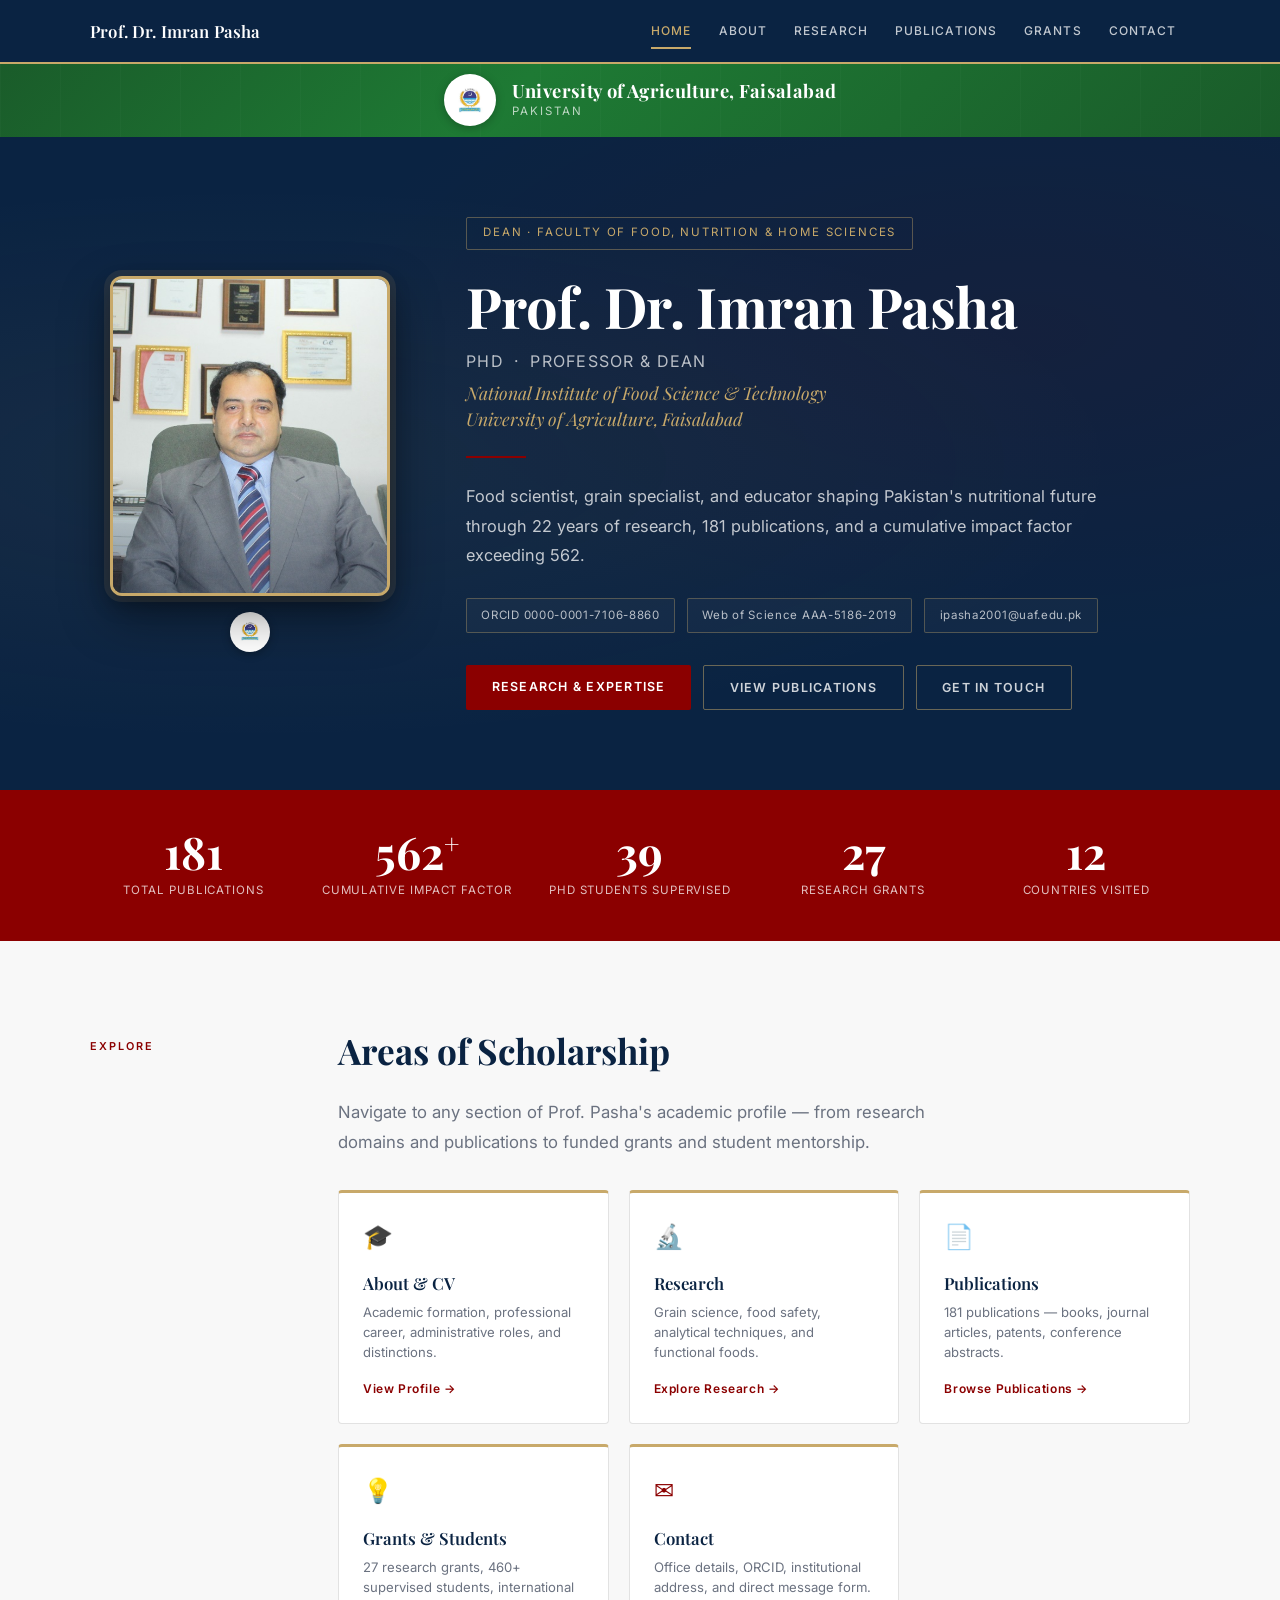
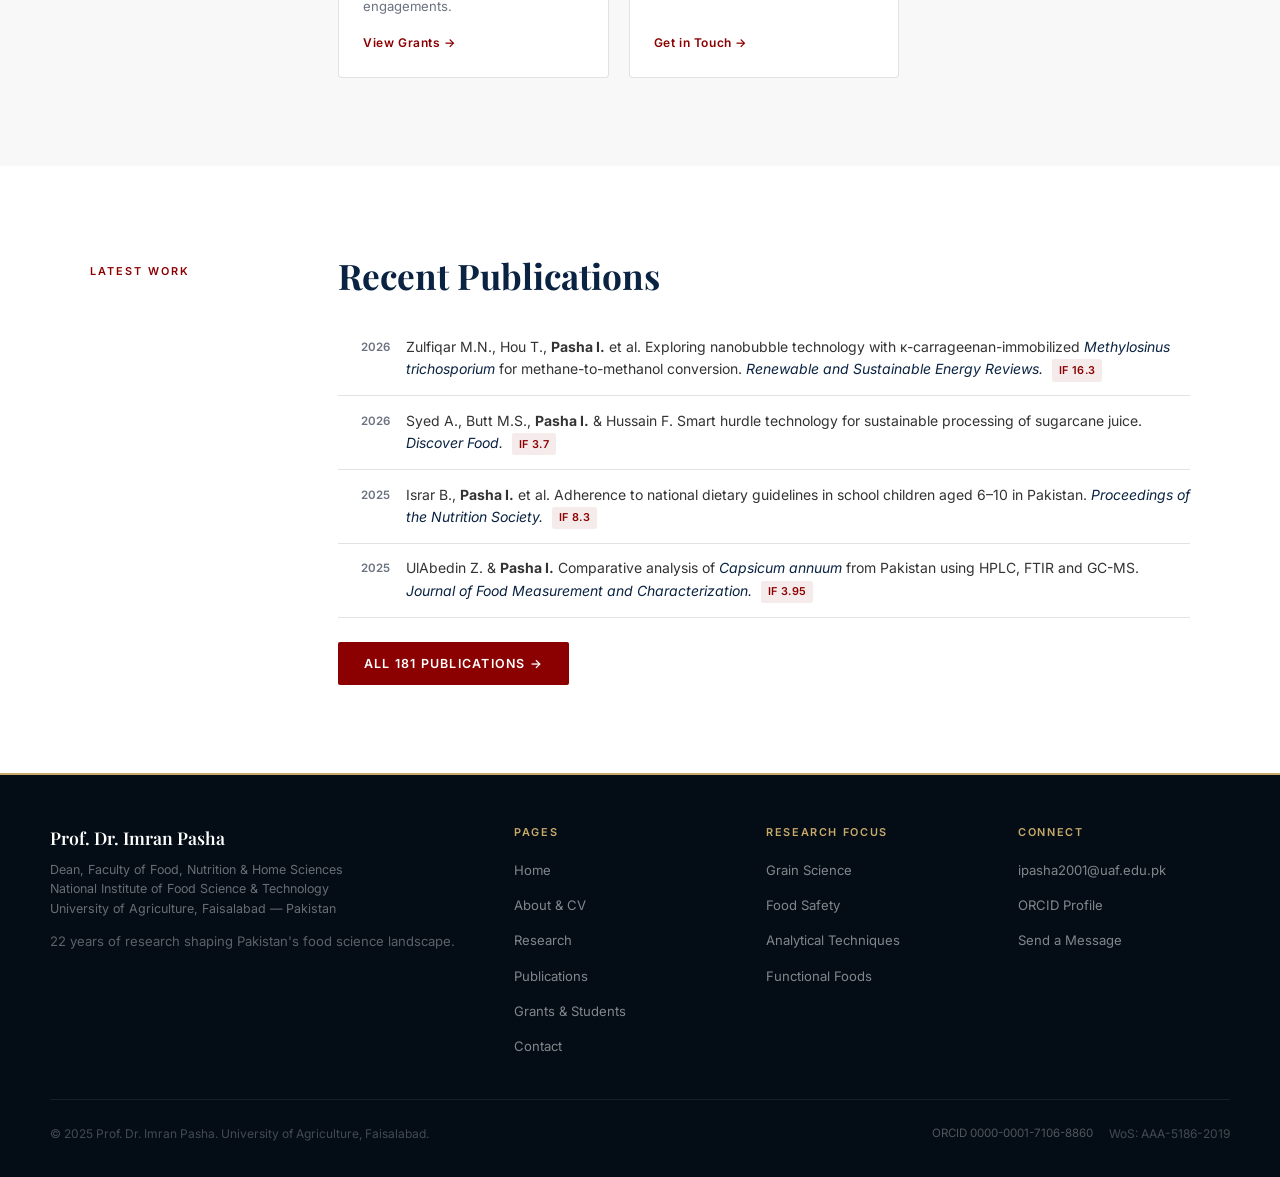
==== index.html @ 49774f0f "first commit" ====
<!DOCTYPE html>
<html lang="en">
<head>
  <meta charset="UTF-8" />
  <meta name="viewport" content="width=device-width, initial-scale=1.0" />
  <title>Prof. Dr. Imran Pasha — Food Scientist & Dean, UAF</title>
  <meta name="description" content="Official academic website of Prof. Dr. Imran Pasha, PhD – Professor & Dean, Faculty of Food, Nutrition & Home Sciences, University of Agriculture, Faisalabad." />
  <link rel="preconnect" href="https://fonts.googleapis.com" />
  <link rel="preconnect" href="https://fonts.gstatic.com" crossorigin />
  <link href="https://fonts.googleapis.com/css2?family=Playfair+Display:ital,wght@0,400;0,600;0,700;1,400&family=Inter:wght@300;400;500;600&display=swap" rel="stylesheet" />
  <link rel="stylesheet" href="style.css" />
</head>
<body>

  <!-- Navigation -->
  <nav class="nav" role="navigation" aria-label="Main navigation">
    <div class="nav-inner">
      <a href="index.html" class="nav-logo">Prof. Dr. Imran Pasha</a>
      <ul class="nav-links" id="nav-links">
        <li><a href="index.html">Home</a></li>
        <li><a href="about.html">About</a></li>
        <li><a href="research.html">Research</a></li>
        <li><a href="publications.html">Publications</a></li>
        <li><a href="grants.html">Grants</a></li>
        <li><a href="contact.html">Contact</a></li>
      </ul>
      <button class="nav-toggle" aria-label="Toggle navigation menu" aria-expanded="false">&#9776;</button>
    </div>
  </nav>

  <!-- UAF Affiliation Banner -->
  <section class="uaf-banner">
    <div class="uaf-banner-inner">
      <img src="agri-logo.jpg" alt="University of Agriculture, Faisalabad Logo" class="uaf-banner-logo" />
      <div class="uaf-banner-text">
        <span class="uaf-banner-name">University of Agriculture, Faisalabad</span>
        <span class="uaf-banner-country">Pakistan</span>
      </div>
    </div>
  </section>

  <!-- Hero -->
  <header class="hero">
    <div class="hero-inner hero-split">
      <div class="hero-portrait-col">
        <div class="hero-portrait-frame">
          <img src="images/imran-pasha.png" alt="Portrait of Prof. Dr. Imran Pasha" class="hero-portrait-img" />
        </div>
        <div class="hero-portrait-uaf">
          <img src="agri-logo.jpg" alt="UAF Logo" class="hero-portrait-uaf-logo" />
        </div>
      </div>
      <div class="hero-text-col">
        <div class="hero-badge">Dean · Faculty of Food, Nutrition &amp; Home Sciences</div>
        <h1 class="hero-name">Prof. Dr. Imran Pasha</h1>
        <p class="hero-title">PhD &nbsp;·&nbsp; Professor &amp; Dean</p>
        <p class="hero-dept">National Institute of Food Science &amp; Technology<br/>University of Agriculture, Faisalabad</p>
        <div class="hero-divider"></div>
        <p class="hero-tagline">
          Food scientist, grain specialist, and educator shaping Pakistan's nutritional future through 22 years of research, 181 publications, and a cumulative impact factor exceeding 562.
        </p>
        <div class="hero-ids">
          <a href="https://orcid.org/0000-0001-7106-8860" target="_blank" rel="noopener" class="id-pill">ORCID 0000-0001-7106-8860</a>
          <span class="id-pill">Web of Science AAA-5186-2019</span>
          <a href="mailto:ipasha2001@uaf.edu.pk" class="id-pill">ipasha2001@uaf.edu.pk</a>
        </div>
        <div class="hero-nav-btns">
          <a href="research.html" class="btn-primary">Research &amp; Expertise</a>
          <a href="publications.html" class="btn-outline">View Publications</a>
          <a href="contact.html" class="btn-outline">Get in Touch</a>
        </div>
      </div>
    </div>
  </header>

  <!-- Stats ribbon -->
  <section class="stats-ribbon" aria-label="Key statistics">
    <div class="container stats-grid">
      <div class="stat">
        <span class="stat-num">181</span>
        <span class="stat-label">Total Publications</span>
      </div>
      <div class="stat">
        <span class="stat-num">562<sup>+</sup></span>
        <span class="stat-label">Cumulative Impact Factor</span>
      </div>
      <div class="stat">
        <span class="stat-num">39</span>
        <span class="stat-label">PhD Students Supervised</span>
      </div>
      <div class="stat">
        <span class="stat-num">27</span>
        <span class="stat-label">Research Grants</span>
      </div>
      <div class="stat">
        <span class="stat-num">12</span>
        <span class="stat-label">Countries Visited</span>
      </div>
    </div>
  </section>

  <!-- Quick links grid -->
  <section class="section section-alt">
    <div class="container">
      <div class="two-col">
        <div class="section-label-col">
          <span class="section-label">Explore</span>
        </div>
        <div class="section-content-col">
          <h2 class="section-heading">Areas of Scholarship</h2>
          <p class="lead-text">
            Navigate to any section of Prof. Pasha's academic profile — from research domains and publications to funded grants and student mentorship.
          </p>
          <div class="quicklinks-grid">
            <a href="about.html" class="ql-card">
              <div class="ql-icon">🎓</div>
              <div class="ql-title">About &amp; CV</div>
              <p class="ql-desc">Academic formation, professional career, administrative roles, and distinctions.</p>
              <div class="ql-arrow">View Profile →</div>
            </a>
            <a href="research.html" class="ql-card">
              <div class="ql-icon">🔬</div>
              <div class="ql-title">Research</div>
              <p class="ql-desc">Grain science, food safety, analytical techniques, and functional foods.</p>
              <div class="ql-arrow">Explore Research →</div>
            </a>
            <a href="publications.html" class="ql-card">
              <div class="ql-icon">📄</div>
              <div class="ql-title">Publications</div>
              <p class="ql-desc">181 publications — books, journal articles, patents, conference abstracts.</p>
              <div class="ql-arrow">Browse Publications →</div>
            </a>
            <a href="grants.html" class="ql-card">
              <div class="ql-icon">💡</div>
              <div class="ql-title">Grants &amp; Students</div>
              <p class="ql-desc">27 research grants, 460+ supervised students, international engagements.</p>
              <div class="ql-arrow">View Grants →</div>
            </a>
            <a href="contact.html" class="ql-card">
              <div class="ql-icon">✉️</div>
              <div class="ql-title">Contact</div>
              <p class="ql-desc">Office details, ORCID, institutional address, and direct message form.</p>
              <div class="ql-arrow">Get in Touch →</div>
            </a>
          </div>
        </div>
      </div>
    </div>
  </section>

  <!-- Latest publications teaser -->
  <section class="section">
    <div class="container two-col">
      <div class="section-label-col">
        <span class="section-label">Latest Work</span>
      </div>
      <div class="section-content-col">
        <h2 class="section-heading">Recent Publications</h2>
        <ul class="pub-list">
          <li>
            <span class="pub-year">2026</span>
            <div>Zulfiqar M.N., Hou T., <strong>Pasha I.</strong> et al. Exploring nanobubble technology with κ-carrageenan-immobilized <em>Methylosinus trichosporium</em> for methane-to-methanol conversion. <em>Renewable and Sustainable Energy Reviews.</em> <span class="if-badge">IF 16.3</span></div>
          </li>
          <li>
            <span class="pub-year">2026</span>
            <div>Syed A., Butt M.S., <strong>Pasha I.</strong> &amp; Hussain F. Smart hurdle technology for sustainable processing of sugarcane juice. <em>Discover Food.</em> <span class="if-badge">IF 3.7</span></div>
          </li>
          <li>
            <span class="pub-year">2025</span>
            <div>Israr B., <strong>Pasha I.</strong> et al. Adherence to national dietary guidelines in school children aged 6–10 in Pakistan. <em>Proceedings of the Nutrition Society.</em> <span class="if-badge">IF 8.3</span></div>
          </li>
          <li>
            <span class="pub-year">2025</span>
            <div>UlAbedin Z. &amp; <strong>Pasha I.</strong> Comparative analysis of <em>Capsicum annuum</em> from Pakistan using HPLC, FTIR and GC-MS. <em>Journal of Food Measurement and Characterization.</em> <span class="if-badge">IF 3.95</span></div>
          </li>
        </ul>
        <p style="margin-top:1.5rem;">
          <a href="publications.html" class="btn-primary">All 181 Publications →</a>
        </p>
      </div>
    </div>
  </section>

  <!-- Footer -->
  <footer class="footer">
    <div class="footer-grid">
      <div class="footer-brand">
        <p class="footer-name">Prof. Dr. Imran Pasha</p>
        <p class="footer-dept">Dean, Faculty of Food, Nutrition &amp; Home Sciences<br/>National Institute of Food Science &amp; Technology<br/>University of Agriculture, Faisalabad — Pakistan</p>
        <p class="footer-tagline">22 years of research shaping Pakistan's food science landscape.</p>
      </div>
      <div>
        <p class="footer-col-title">Pages</p>
        <ul class="footer-links">
          <li><a href="index.html">Home</a></li>
          <li><a href="about.html">About &amp; CV</a></li>
          <li><a href="research.html">Research</a></li>
          <li><a href="publications.html">Publications</a></li>
          <li><a href="grants.html">Grants &amp; Students</a></li>
          <li><a href="contact.html">Contact</a></li>
        </ul>
      </div>
      <div>
        <p class="footer-col-title">Research Focus</p>
        <ul class="footer-links">
          <li><a href="research.html#grain">Grain Science</a></li>
          <li><a href="research.html#safety">Food Safety</a></li>
          <li><a href="research.html#analytical">Analytical Techniques</a></li>
          <li><a href="research.html#functional">Functional Foods</a></li>
        </ul>
      </div>
      <div>
        <p class="footer-col-title">Connect</p>
        <ul class="footer-links">
          <li><a href="mailto:ipasha2001@uaf.edu.pk">ipasha2001@uaf.edu.pk</a></li>
          <li><a href="https://orcid.org/0000-0001-7106-8860" target="_blank" rel="noopener">ORCID Profile</a></li>
          <li><a href="contact.html">Send a Message</a></li>
        </ul>
      </div>
    </div>
    <div class="footer-bottom">
      <p class="footer-copy">&copy; 2025 Prof. Dr. Imran Pasha. University of Agriculture, Faisalabad.</p>
      <div class="footer-ids">
        <a href="https://orcid.org/0000-0001-7106-8860" target="_blank" rel="noopener">ORCID 0000-0001-7106-8860</a>
        <span class="footer-copy">WoS: AAA-5186-2019</span>
      </div>
    </div>
  </footer>

  <button id="back-to-top" aria-label="Back to top">↑</button>
  <script src="main.js"></script>
</body>
</html>
---- style.css ----
/* ============================================================
   VARIABLES & RESET
============================================================ */
:root {
  --navy:    #0A2342;
  --navy-2:  #0d2d52;
  --crimson: #8B0000;
  --bg:      #F8F8F8;
  --white:   #FFFFFF;
  --text:    #333333;
  --gold:    #C8A96A;
  --muted:   #6B7280;
  --border:  #E2E2E2;
  --shadow:  rgba(10,35,66,0.10);
  --ff-head: 'Playfair Display', Georgia, serif;
  --ff-body: 'Inter', system-ui, sans-serif;
  --max-w:   1180px;
  --pad:     clamp(1.25rem, 5vw, 2.5rem);
  --nav-h:   64px;
}

*, *::before, *::after { box-sizing: border-box; margin: 0; padding: 0; }
html { scroll-behavior: smooth; }

body {
  font-family: var(--ff-body);
  background: var(--bg);
  color: var(--text);
  font-size: 16px;
  line-height: 1.7;
  -webkit-font-smoothing: antialiased;
}

a { color: var(--crimson); text-decoration: none; }
a:hover { text-decoration: underline; }
img { max-width: 100%; display: block; }

/* ============================================================
   LAYOUT UTILITIES
============================================================ */
.container {
  max-width: var(--max-w);
  margin: 0 auto;
  padding: 0 var(--pad);
}

.two-col {
  display: grid;
  grid-template-columns: 200px 1fr;
  gap: 0 3rem;
}

@media (max-width: 768px) {
  .two-col { grid-template-columns: 1fr; }
}

/* ============================================================
   NAVIGATION
============================================================ */
.nav {
  position: sticky;
  top: 0;
  z-index: 200;
  background: var(--navy);
  border-bottom: 2px solid var(--gold);
  height: var(--nav-h);
}

.nav-inner {
  max-width: var(--max-w);
  margin: 0 auto;
  padding: 0 var(--pad);
  height: 100%;
  display: flex;
  align-items: center;
  justify-content: space-between;
  gap: 1rem;
}

.nav-logo {
  font-family: var(--ff-head);
  font-size: 1.05rem;
  color: var(--white);
  font-weight: 600;
  letter-spacing: 0.01em;
  white-space: nowrap;
  flex-shrink: 0;
}
.nav-logo:hover { text-decoration: none; color: var(--gold); }

.nav-links {
  display: flex;
  list-style: none;
  gap: 0;
  align-items: center;
}

.nav-links a {
  font-size: 0.75rem;
  letter-spacing: 0.09em;
  text-transform: uppercase;
  color: rgba(255,255,255,0.75);
  font-weight: 500;
  transition: color 0.2s;
  padding: 0.5rem 0.85rem;
  display: block;
  position: relative;
}
.nav-links a::after {
  content: '';
  position: absolute;
  bottom: 0; left: 0.85rem; right: 0.85rem;
  height: 2px;
  background: var(--gold);
  transform: scaleX(0);
  transition: transform 0.2s;
}
.nav-links a:hover,
.nav-links a.active { color: var(--gold); text-decoration: none; }
.nav-links a:hover::after,
.nav-links a.active::after { transform: scaleX(1); }

.nav-toggle {
  display: none;
  background: none;
  border: 1px solid rgba(255,255,255,0.25);
  color: var(--white);
  font-size: 1.2rem;
  cursor: pointer;
  padding: 0.35rem 0.6rem;
  border-radius: 3px;
  line-height: 1;
}

@media (max-width: 900px) {
  .nav-links { display: none; }
  .nav-links.open {
    display: flex;
    flex-direction: column;
    position: absolute;
    top: var(--nav-h);
    left: 0; right: 0;
    background: var(--navy);
    padding: 1rem var(--pad) 1.5rem;
    gap: 0;
    border-bottom: 2px solid var(--gold);
    box-shadow: 0 8px 24px rgba(0,0,0,0.3);
  }
  .nav-links.open a { padding: 0.65rem 0; border-bottom: 1px solid rgba(255,255,255,0.07); }
  .nav-links.open a::after { display: none; }
  .nav-toggle { display: block; }
}

/* ============================================================
   PAGE HERO (inner pages — compact)
============================================================ */
.page-hero {
  background: var(--navy);
  padding: 3.5rem var(--pad) 3rem;
  text-align: center;
  position: relative;
  overflow: hidden;
}
.page-hero::before {
  content: '';
  position: absolute; inset: 0;
  background:
    radial-gradient(ellipse at 20% 50%, rgba(200,169,106,0.07) 0%, transparent 60%),
    radial-gradient(ellipse at 80% 30%, rgba(139,0,0,0.08) 0%, transparent 50%);
  pointer-events: none;
}
.page-hero-inner { position: relative; max-width: 700px; margin: 0 auto; }
.page-hero-eyebrow {
  font-size: 0.68rem;
  letter-spacing: 0.18em;
  text-transform: uppercase;
  color: var(--gold);
  margin-bottom: 1rem;
  display: block;
}
.page-hero h1 {
  font-family: var(--ff-head);
  font-size: clamp(1.9rem, 4vw, 2.8rem);
  color: var(--white);
  font-weight: 700;
  line-height: 1.2;
  margin-bottom: 0.8rem;
}
.page-hero p {
  font-size: 1rem;
  color: rgba(255,255,255,0.65);
  max-width: 560px;
  margin: 0 auto;
  line-height: 1.8;
}
.page-hero-divider {
  width: 48px; height: 2px;
  background: var(--crimson);
  margin: 1.25rem auto 1.25rem;
}

/* ============================================================
   UAF AFFILIATION BANNER
============================================================ */
.uaf-banner {
  background: linear-gradient(135deg, #1a5c2a 0%, #1e7a34 40%, #1a5c2a 100%);
  padding: 0.65rem var(--pad);
  position: relative;
  overflow: hidden;
  z-index: 10;
}
.uaf-banner::before {
  content: '';
  position: absolute; inset: 0;
  background:
    repeating-linear-gradient(
      90deg,
      rgba(255,255,255,0.02) 0px,
      rgba(255,255,255,0.02) 1px,
      transparent 1px,
      transparent 60px
    );
  pointer-events: none;
}
.uaf-banner-inner {
  max-width: 1200px;
  margin: 0 auto;
  display: flex;
  align-items: center;
  justify-content: center;
  gap: 1rem;
  position: relative;
}
.uaf-banner-logo {
  width: 52px;
  height: 52px;
  object-fit: contain;
  border-radius: 50%;
  background: white;
  padding: 3px;
  box-shadow: 0 2px 10px rgba(0,0,0,0.25);
  flex-shrink: 0;
}
.uaf-banner-text {
  display: flex;
  flex-direction: column;
}
.uaf-banner-name {
  font-family: var(--ff-head);
  font-size: 1.15rem;
  font-weight: 700;
  color: #fff;
  letter-spacing: 0.02em;
  line-height: 1.2;
}
.uaf-banner-country {
  font-size: 0.72rem;
  letter-spacing: 0.18em;
  text-transform: uppercase;
  color: rgba(255,255,255,0.7);
  font-weight: 400;
}

/* ============================================================
   MAIN HERO (home page)
============================================================ */
.hero {
  background: var(--navy);
  padding: clamp(3rem, 8vw, 5rem) var(--pad) clamp(3rem, 8vw, 5rem);
  position: relative;
  overflow: hidden;
}
.hero::before {
  content: '';
  position: absolute; inset: 0;
  background:
    radial-gradient(ellipse at 20% 50%, rgba(200,169,106,0.07) 0%, transparent 60%),
    radial-gradient(ellipse at 80% 30%, rgba(139,0,0,0.08) 0%, transparent 50%);
  pointer-events: none;
}
.hero-inner { position: relative; max-width: 1100px; margin: 0 auto; }
.hero-split {
  display: grid;
  grid-template-columns: 320px 1fr;
  gap: 3.5rem;
  align-items: center;
}

/* -- Portrait column -- */
.hero-portrait-col {
  display: flex;
  flex-direction: column;
  align-items: center;
  gap: 1rem;
}
.hero-portrait-frame {
  width: 280px;
  height: 320px;
  border-radius: 12px;
  border: 3px solid var(--gold);
  box-shadow:
    0 0 0 6px rgba(200,169,106,0.1),
    0 20px 50px rgba(0,0,0,0.4),
    0 8px 20px rgba(0,0,0,0.3);
  overflow: hidden;
  position: relative;
  background: var(--navy);
}
.hero-portrait-frame::after {
  content: '';
  position: absolute;
  inset: 0;
  border-radius: 10px;
  background: linear-gradient(
    180deg,
    transparent 60%,
    rgba(10,25,47,0.4) 100%
  );
  pointer-events: none;
}
.hero-portrait-img {
  width: 100%;
  height: 100%;
  object-fit: cover;
  object-position: center top;
  display: block;
}
.hero-portrait-uaf {
  display: flex;
  align-items: center;
  justify-content: center;
  gap: 0.5rem;
}
.hero-portrait-uaf-logo {
  width: 40px;
  height: 40px;
  object-fit: contain;
  border-radius: 50%;
  background: white;
  padding: 2px;
  box-shadow: 0 2px 8px rgba(0,0,0,0.3);
}

/* -- Text column -- */
.hero-text-col {
  text-align: left;
}
.hero-badge {
  display: inline-block;
  font-size: 0.72rem;
  letter-spacing: 0.16em;
  text-transform: uppercase;
  color: var(--gold);
  border: 1px solid rgba(200,169,106,0.4);
  padding: 0.35rem 1rem;
  border-radius: 2px;
  margin-bottom: 1.5rem;
}
.hero-name {
  font-family: var(--ff-head);
  font-size: clamp(2.2rem, 5vw, 3.5rem);
  font-weight: 700;
  color: var(--white);
  line-height: 1.15;
  letter-spacing: -0.01em;
  margin-bottom: 0.6rem;
}
.hero-title {
  font-size: 1rem;
  color: rgba(255,255,255,0.7);
  letter-spacing: 0.08em;
  text-transform: uppercase;
  font-weight: 400;
  margin-bottom: 0.3rem;
}
.hero-dept {
  font-family: var(--ff-head);
  font-size: 1.1rem;
  font-style: italic;
  color: var(--gold);
  margin-bottom: 1.5rem;
  line-height: 1.5;
}
.hero-divider {
  width: 60px; height: 2px;
  background: var(--crimson);
  margin: 0 0 1.5rem;
}
.hero-tagline {
  font-size: 1.02rem;
  color: rgba(255,255,255,0.75);
  max-width: 680px;
  margin: 0 0 1.75rem;
  line-height: 1.8;
}
.hero-ids {
  display: flex;
  flex-wrap: wrap;
  gap: 0.75rem;
  margin-bottom: 2rem;
}
.id-pill {
  font-size: 0.72rem;
  letter-spacing: 0.06em;
  padding: 0.4rem 0.9rem;
  border: 1px solid rgba(200,169,106,0.35);
  color: rgba(255,255,255,0.7);
  border-radius: 2px;
  background: rgba(255,255,255,0.03);
  transition: all 0.2s;
}
.id-pill:hover { color: var(--gold); border-color: var(--gold); text-decoration: none; }
.hero-nav-btns {
  display: flex;
  flex-wrap: wrap;
  gap: 0.75rem;
}
.btn-primary {
  display: inline-block;
  font-size: 0.78rem;
  letter-spacing: 0.1em;
  text-transform: uppercase;
  font-weight: 600;
  padding: 0.7rem 1.6rem;
  background: var(--crimson);
  color: var(--white);
  border-radius: 2px;
  transition: background 0.2s, transform 0.15s;
}
.btn-primary:hover { background: #a50000; text-decoration: none; transform: translateY(-1px); }
.btn-outline {
  display: inline-block;
  font-size: 0.78rem;
  letter-spacing: 0.1em;
  text-transform: uppercase;
  font-weight: 600;
  padding: 0.7rem 1.6rem;
  border: 1px solid rgba(200,169,106,0.5);
  color: rgba(255,255,255,0.8);
  border-radius: 2px;
  transition: all 0.2s;
}
.btn-outline:hover { border-color: var(--gold); color: var(--gold); text-decoration: none; }

/* -- Hero responsive -- */
@media (max-width: 860px) {
  .hero-split {
    grid-template-columns: 1fr;
    gap: 2.5rem;
    text-align: center;
  }
  .hero-portrait-col { order: -1; }
  .hero-portrait-frame {
    width: 240px;
    height: 280px;
  }
  .hero-text-col { text-align: center; }
  .hero-divider { margin: 0 auto 1.5rem; }
  .hero-tagline { margin: 0 auto 1.75rem; }
  .hero-ids { justify-content: center; }
  .hero-nav-btns { justify-content: center; }
}
@media (max-width: 500px) {
  .uaf-banner-name { font-size: 0.95rem; }
  .uaf-banner-logo { width: 40px; height: 40px; }
  .hero-portrait-frame { width: 200px; height: 240px; }
}

/* ============================================================
   STATS RIBBON
============================================================ */
.stats-ribbon {
  background: var(--crimson);
  padding: 2.5rem var(--pad);
}
.stats-grid {
  display: grid;
  grid-template-columns: repeat(5, 1fr);
  gap: 1rem;
  text-align: center;
}
.stat-num {
  display: block;
  font-family: var(--ff-head);
  font-size: clamp(1.8rem, 3.5vw, 2.8rem);
  font-weight: 700;
  color: var(--white);
  line-height: 1;
}
.stat-num sup { font-size: 0.6em; vertical-align: super; }
.stat-label {
  display: block;
  font-size: 0.72rem;
  letter-spacing: 0.08em;
  text-transform: uppercase;
  color: rgba(255,255,255,0.75);
  margin-top: 0.4rem;
}
@media (max-width: 700px) {
  .stats-grid { grid-template-columns: repeat(2, 1fr); }
  .stats-grid .stat:last-child { grid-column: 1 / -1; }
}

/* ============================================================
   SECTIONS
============================================================ */
.section {
  padding: clamp(3.5rem, 7vw, 5.5rem) var(--pad);
  background: var(--white);
}
.section-alt { background: var(--bg); }
.section-dark { background: var(--navy); }
.section-contact { background: #0d1d2e; }

.section-label-col { padding-top: 0.5rem; }
.section-label {
  font-size: 0.68rem;
  letter-spacing: 0.18em;
  text-transform: uppercase;
  color: var(--crimson);
  font-weight: 600;
  display: block;
  position: sticky;
  top: calc(var(--nav-h) + 16px);
}

.section-heading {
  font-family: var(--ff-head);
  font-size: clamp(1.6rem, 3vw, 2.2rem);
  font-weight: 700;
  color: var(--navy);
  line-height: 1.25;
  margin-bottom: 1.5rem;
}
.lead-text {
  font-size: 1.05rem;
  color: var(--muted);
  margin-bottom: 2rem;
  max-width: 640px;
  line-height: 1.8;
}
.sub-heading {
  font-family: var(--ff-head);
  font-size: 1.15rem;
  font-weight: 600;
  color: var(--navy);
  margin: 2.5rem 0 1rem;
  padding-bottom: 0.5rem;
  border-bottom: 1px solid var(--border);
}

/* ============================================================
   RESEARCH CARDS
============================================================ */
.research-grid {
  display: grid;
  grid-template-columns: repeat(auto-fit, minmax(240px, 1fr));
  gap: 1.25rem;
  margin-top: 0.5rem;
}
.research-card {
  background: var(--bg);
  border: 1px solid var(--border);
  border-radius: 4px;
  padding: 1.5rem;
  position: relative;
  overflow: hidden;
  transition: box-shadow 0.2s, transform 0.2s;
}
.research-card:hover {
  box-shadow: 0 8px 30px var(--shadow);
  transform: translateY(-2px);
}
.rc-accent {
  position: absolute;
  top: 0; left: 0;
  width: 3px; height: 100%;
  background: var(--gold);
}
.research-card h3 {
  font-family: var(--ff-head);
  font-size: 1rem;
  font-weight: 600;
  color: var(--navy);
  margin-bottom: 0.6rem;
}
.research-card p { font-size: 0.875rem; color: var(--muted); line-height: 1.6; }

/* ============================================================
   TIMELINE
============================================================ */
.timeline { position: relative; }
.timeline::before {
  content: '';
  position: absolute;
  left: 80px; top: 0; bottom: 0;
  width: 1px;
  background: var(--border);
}
.tl-item {
  display: grid;
  grid-template-columns: 80px 1fr;
  gap: 0 1.5rem;
  padding: 0 0 2rem;
  position: relative;
}
.tl-item::before {
  content: '';
  position: absolute;
  left: 76px; top: 6px;
  width: 8px; height: 8px;
  border-radius: 50%;
  background: var(--crimson);
  border: 2px solid var(--white);
  box-shadow: 0 0 0 1px var(--crimson);
  z-index: 1;
}
.tl-year {
  font-size: 0.78rem; font-weight: 600;
  color: var(--muted); text-align: right;
  padding-top: 2px; letter-spacing: 0.03em;
}
.tl-degree {
  font-family: var(--ff-head); font-weight: 600;
  color: var(--navy); font-size: 1rem;
}
.tl-field { font-size: 0.875rem; color: var(--crimson); font-style: italic; margin-top: 0.1rem; }
.tl-inst { font-size: 0.875rem; color: var(--muted); margin-top: 0.25rem; }
.tl-note { font-size: 0.78rem; color: var(--gold); margin-top: 0.2rem; }

@media (max-width: 768px) {
  .timeline::before { left: 0; }
  .tl-item { grid-template-columns: 1fr; padding-left: 1.25rem; }
  .tl-item::before { left: -4px; }
  .tl-year { text-align: left; }
}

/* ============================================================
   CAREER TABLE
============================================================ */
.career-table { border: 1px solid var(--border); border-radius: 4px; overflow: hidden; }
.ct-row {
  display: grid;
  grid-template-columns: 1fr 160px;
  gap: 1rem;
  padding: 1rem 1.25rem;
  border-bottom: 1px solid var(--border);
  align-items: center;
}
.ct-row:last-child { border-bottom: none; }
.ct-header {
  background: var(--navy);
  color: rgba(255,255,255,0.8);
  font-size: 0.72rem;
  letter-spacing: 0.1em;
  text-transform: uppercase;
  font-weight: 500;
}
.ct-row strong { color: var(--navy); }
.ct-sub { font-size: 0.8rem; color: var(--muted); margin-top: 0.15rem; }
.ct-period { font-size: 0.8rem; color: var(--muted); white-space: nowrap; }
@media (max-width: 500px) { .ct-row { grid-template-columns: 1fr; } }

/* ============================================================
   AWARDS LIST
============================================================ */
.awards-list { list-style: none; display: flex; flex-direction: column; gap: 1.25rem; }
.awards-list li {
  display: grid;
  grid-template-columns: 80px 1fr;
  gap: 1rem;
  border-bottom: 1px solid rgba(255,255,255,0.07);
  padding-bottom: 1.25rem;
}
.award-year {
  font-size: 0.75rem; font-weight: 600;
  color: var(--gold); text-align: right;
  padding-top: 2px; letter-spacing: 0.03em;
}
.awards-list strong { display: block; color: var(--white); font-size: 0.95rem; margin-bottom: 0.2rem; }
.awards-list p { font-size: 0.82rem; color: rgba(255,255,255,0.55); line-height: 1.5; }

/* ============================================================
   PUBLICATIONS
============================================================ */
.pub-summary-grid {
  display: grid;
  grid-template-columns: repeat(3, 1fr);
  gap: 1rem;
  margin-bottom: 2rem;
}
.pub-box {
  background: var(--bg);
  border: 1px solid var(--border);
  border-radius: 4px;
  padding: 1.25rem;
  text-align: center;
  transition: box-shadow 0.2s;
}
.pub-box:hover { box-shadow: 0 4px 16px var(--shadow); }
.pub-num {
  display: block;
  font-family: var(--ff-head);
  font-size: 2rem; font-weight: 700;
  color: var(--navy); line-height: 1;
}
.pub-desc { display: block; font-size: 0.72rem; color: var(--muted); margin-top: 0.4rem; letter-spacing: 0.04em; }
@media (max-width: 600px) { .pub-summary-grid { grid-template-columns: repeat(2, 1fr); } }

.pub-list { list-style: none; display: flex; flex-direction: column; gap: 0; }
.pub-list li {
  display: grid;
  grid-template-columns: 52px 1fr;
  gap: 1rem;
  padding: 0.85rem 0;
  border-bottom: 1px solid var(--border);
  align-items: start;
}
.pub-year { font-size: 0.72rem; font-weight: 600; color: var(--muted); text-align: right; padding-top: 2px; }
.pub-list div { font-size: 0.875rem; color: var(--text); line-height: 1.6; }
.pub-list em { color: var(--navy); }
.if-badge {
  display: inline-block;
  font-size: 0.68rem;
  padding: 0.15rem 0.45rem;
  background: rgba(139,0,0,0.08);
  color: var(--crimson);
  border-radius: 2px;
  font-weight: 600;
  letter-spacing: 0.03em;
  margin-left: 0.3rem;
  vertical-align: middle;
}

/* ============================================================
   GRANTS
============================================================ */
.grant-summary { display: flex; gap: 2rem; margin-bottom: 2rem; flex-wrap: wrap; }
.gs-item { display: flex; align-items: baseline; gap: 0.6rem; }
.gs-num { font-family: var(--ff-head); font-size: 2rem; font-weight: 700; color: var(--navy); }
.gs-desc { font-size: 0.82rem; color: var(--muted); }

.grant-list { list-style: none; display: flex; flex-direction: column; }
.grant-list li { padding: 1rem 0; border-bottom: 1px solid var(--border); }
.grant-role {
  font-size: 0.72rem; letter-spacing: 0.1em;
  text-transform: uppercase; color: var(--crimson);
  font-weight: 600; margin-bottom: 0.25rem;
}
.grant-title { font-size: 0.925rem; color: var(--navy); font-weight: 500; line-height: 1.5; }
.grant-meta { font-size: 0.8rem; color: var(--muted); margin-top: 0.25rem; }

/* ============================================================
   STUDENTS
============================================================ */
.student-grid {
  display: grid;
  grid-template-columns: repeat(auto-fit, minmax(240px, 1fr));
  gap: 1.25rem;
  margin-top: 1rem;
}
.student-card {
  background: var(--bg);
  border: 1px solid var(--border);
  border-radius: 4px;
  padding: 1.5rem;
  border-top: 3px solid var(--crimson);
  transition: box-shadow 0.2s, transform 0.2s;
}
.student-card:hover { box-shadow: 0 8px 30px var(--shadow); transform: translateY(-2px); }
.sc-degree { font-size: 0.75rem; letter-spacing: 0.07em; text-transform: uppercase; color: var(--muted); margin-bottom: 0.75rem; }
.sc-main { font-family: var(--ff-head); font-size: 1.4rem; color: var(--navy); margin-bottom: 0.3rem; }
.sc-sub { font-size: 0.875rem; color: var(--muted); }

/* ============================================================
   COUNTRY TABLE
============================================================ */
.country-table { border: 1px solid var(--border); border-radius: 4px; overflow: hidden; }
.country-row {
  display: grid;
  grid-template-columns: 2fr 1fr 1.5fr;
  gap: 1rem;
  padding: 0.75rem 1.25rem;
  border-bottom: 1px solid var(--border);
  font-size: 0.875rem;
  transition: background 0.15s;
}
.country-row:last-child { border-bottom: none; }
.country-row.header {
  background: var(--navy);
  color: rgba(255,255,255,0.8);
  font-size: 0.72rem;
  letter-spacing: 0.1em;
  text-transform: uppercase;
  font-weight: 500;
}
.country-row:not(.header):hover { background: rgba(10,35,66,0.03); }
@media (max-width: 600px) {
  .country-row { grid-template-columns: 1fr 1fr; }
  .country-row span:last-child { display: none; }
}

/* ============================================================
   CONTACT
============================================================ */
.contact-grid {
  display: grid;
  grid-template-columns: repeat(auto-fit, minmax(220px, 1fr));
  gap: 1.5rem;
  margin-top: 0.5rem;
}
.ci-label {
  font-size: 0.68rem;
  letter-spacing: 0.14em;
  text-transform: uppercase;
  color: var(--gold);
  font-weight: 600;
  margin-bottom: 0.4rem;
}
.ci-value { font-size: 0.925rem; color: rgba(255,255,255,0.8); line-height: 1.6; }
.ci-value a { color: rgba(255,255,255,0.8); }
.ci-value a:hover { color: var(--gold); text-decoration: none; }

/* Contact form */
.contact-form { margin-top: 2rem; }
.form-group { margin-bottom: 1.25rem; }
.form-group label {
  display: block;
  font-size: 0.72rem;
  letter-spacing: 0.12em;
  text-transform: uppercase;
  color: var(--gold);
  margin-bottom: 0.5rem;
  font-weight: 600;
}
.form-group input,
.form-group textarea,
.form-group select {
  width: 100%;
  background: rgba(255,255,255,0.05);
  border: 1px solid rgba(255,255,255,0.15);
  border-radius: 3px;
  color: rgba(255,255,255,0.85);
  font-family: var(--ff-body);
  font-size: 0.9rem;
  padding: 0.75rem 1rem;
  outline: none;
  transition: border-color 0.2s;
}
.form-group input:focus,
.form-group textarea:focus { border-color: var(--gold); }
.form-group textarea { resize: vertical; min-height: 120px; }
.form-2col { display: grid; grid-template-columns: 1fr 1fr; gap: 1.25rem; }
@media (max-width: 580px) { .form-2col { grid-template-columns: 1fr; } }

.btn-submit {
  display: inline-block;
  font-size: 0.78rem;
  letter-spacing: 0.1em;
  text-transform: uppercase;
  font-weight: 600;
  padding: 0.8rem 2rem;
  background: var(--crimson);
  color: var(--white);
  border: none;
  border-radius: 2px;
  cursor: pointer;
  transition: background 0.2s, transform 0.15s;
  font-family: var(--ff-body);
}
.btn-submit:hover { background: #a50000; transform: translateY(-1px); }

/* ============================================================
   HOME PAGE — QUICK LINKS GRID
============================================================ */
.quicklinks-grid {
  display: grid;
  grid-template-columns: repeat(auto-fit, minmax(200px, 1fr));
  gap: 1.25rem;
  margin-top: 2rem;
}
.ql-card {
  display: flex;
  flex-direction: column;
  background: var(--white);
  border: 1px solid var(--border);
  border-radius: 4px;
  padding: 1.5rem;
  text-decoration: none;
  position: relative;
  overflow: hidden;
  transition: box-shadow 0.2s, transform 0.2s;
  border-top: 3px solid var(--gold);
}
.ql-card:hover { box-shadow: 0 8px 30px var(--shadow); transform: translateY(-3px); text-decoration: none; }
.ql-icon { font-size: 1.5rem; margin-bottom: 0.75rem; }
.ql-title {
  font-family: var(--ff-head);
  font-size: 1.05rem;
  font-weight: 600;
  color: var(--navy);
  margin-bottom: 0.35rem;
}
.ql-desc { font-size: 0.82rem; color: var(--muted); line-height: 1.5; }
.ql-arrow {
  margin-top: auto;
  padding-top: 1rem;
  font-size: 0.75rem;
  color: var(--crimson);
  font-weight: 600;
  letter-spacing: 0.05em;
}

/* ============================================================
   BREADCRUMB
============================================================ */
.breadcrumb {
  background: var(--navy);
  border-bottom: 1px solid rgba(255,255,255,0.08);
  padding: 0.6rem var(--pad);
  font-size: 0.75rem;
}
.breadcrumb-inner {
  max-width: var(--max-w);
  margin: 0 auto;
  display: flex;
  align-items: center;
  gap: 0.5rem;
  color: rgba(255,255,255,0.45);
}
.breadcrumb-inner a { color: rgba(255,255,255,0.6); }
.breadcrumb-inner a:hover { color: var(--gold); text-decoration: none; }
.breadcrumb-sep { color: rgba(255,255,255,0.25); }
.breadcrumb-current { color: var(--gold); }

/* ============================================================
   FILTER TABS
============================================================ */
.filter-tabs {
  display: flex;
  flex-wrap: wrap;
  gap: 0.5rem;
  margin-bottom: 2rem;
}
.filter-tab {
  font-size: 0.75rem;
  letter-spacing: 0.08em;
  text-transform: uppercase;
  padding: 0.4rem 0.9rem;
  border: 1px solid var(--border);
  border-radius: 2px;
  cursor: pointer;
  background: none;
  color: var(--muted);
  font-family: var(--ff-body);
  font-weight: 500;
  transition: all 0.2s;
}
.filter-tab:hover { border-color: var(--navy); color: var(--navy); }
.filter-tab.active { background: var(--navy); color: var(--white); border-color: var(--navy); }

/* ============================================================
   FOOTER
============================================================ */
.footer {
  background: #040d16;
  padding: 3rem var(--pad) 2rem;
  border-top: 2px solid var(--gold);
}
.footer-grid {
  max-width: var(--max-w);
  margin: 0 auto;
  display: grid;
  grid-template-columns: 2fr 1fr 1fr 1fr;
  gap: 2.5rem;
  margin-bottom: 2.5rem;
}
@media (max-width: 860px) {
  .footer-grid { grid-template-columns: 1fr 1fr; }
}
@media (max-width: 500px) {
  .footer-grid { grid-template-columns: 1fr; }
}
.footer-brand {}
.footer-name {
  font-family: var(--ff-head);
  font-size: 1.1rem;
  color: var(--white);
  font-weight: 600;
  margin-bottom: 0.4rem;
}
.footer-dept { font-size: 0.78rem; color: rgba(255,255,255,0.4); line-height: 1.6; }
.footer-tagline { font-size: 0.82rem; color: rgba(255,255,255,0.35); margin-top: 0.75rem; line-height: 1.6; }
.footer-col-title {
  font-size: 0.68rem;
  letter-spacing: 0.15em;
  text-transform: uppercase;
  color: var(--gold);
  font-weight: 600;
  margin-bottom: 0.9rem;
}
.footer-links { list-style: none; display: flex; flex-direction: column; gap: 0.5rem; }
.footer-links a {
  font-size: 0.82rem;
  color: rgba(255,255,255,0.5);
  transition: color 0.2s;
}
.footer-links a:hover { color: var(--white); text-decoration: none; }
.footer-bottom {
  max-width: var(--max-w);
  margin: 0 auto;
  border-top: 1px solid rgba(255,255,255,0.07);
  padding-top: 1.5rem;
  display: flex;
  justify-content: space-between;
  flex-wrap: wrap;
  gap: 0.75rem;
}
.footer-copy { font-size: 0.75rem; color: rgba(255,255,255,0.25); }
.footer-ids { display: flex; gap: 1rem; flex-wrap: wrap; }
.footer-ids a { font-size: 0.72rem; color: rgba(255,255,255,0.3); }
.footer-ids a:hover { color: var(--gold); text-decoration: none; }

/* ============================================================
   SEARCH BAR
============================================================ */
.search-bar {
  position: relative;
  max-width: 440px;
  margin-bottom: 2rem;
}
.search-bar input {
  width: 100%;
  border: 1px solid var(--border);
  border-radius: 3px;
  padding: 0.65rem 2.5rem 0.65rem 1rem;
  font-family: var(--ff-body);
  font-size: 0.9rem;
  outline: none;
  transition: border-color 0.2s;
  background: var(--white);
}
.search-bar input:focus { border-color: var(--navy); }
.search-bar svg {
  position: absolute;
  right: 0.75rem; top: 50%;
  transform: translateY(-50%);
  color: var(--muted);
  pointer-events: none;
}

/* ============================================================
   BACK TO TOP
============================================================ */
#back-to-top {
  position: fixed;
  bottom: 1.5rem; right: 1.5rem;
  background: var(--navy);
  color: var(--gold);
  border: 1px solid var(--gold);
  width: 40px; height: 40px;
  border-radius: 3px;
  font-size: 1rem;
  cursor: pointer;
  display: flex; align-items: center; justify-content: center;
  opacity: 0; pointer-events: none;
  transition: opacity 0.3s, transform 0.2s;
  z-index: 100;
}
#back-to-top.visible { opacity: 1; pointer-events: all; }
#back-to-top:hover { transform: translateY(-2px); }

/* ============================================================
   ANIMATIONS
============================================================ */
@media (prefers-reduced-motion: no-preference) {
  .tl-item, .research-card, .pub-list li, .grant-list li,
  .student-card, .ql-card, .pub-box, .country-row:not(.header),
  .awards-list li {
    opacity: 0;
    transform: translateY(16px);
    transition: opacity 0.5s ease, transform 0.5s ease;
  }
  .tl-item.visible, .research-card.visible, .pub-list li.visible,
  .grant-list li.visible, .student-card.visible, .ql-card.visible,
  .pub-box.visible, .country-row.visible, .awards-list li.visible {
    opacity: 1;
    transform: none;
  }
}

/* ============================================================
   UTILITY
============================================================ */
.mt-lg { margin-top: 3rem; }
.text-gold { color: var(--gold) !important; }
.text-white { color: var(--white) !important; }
.text-muted { color: var(--muted) !important; }
.visually-hidden { position: absolute; width: 1px; height: 1px; overflow: hidden; clip: rect(0,0,0,0); }
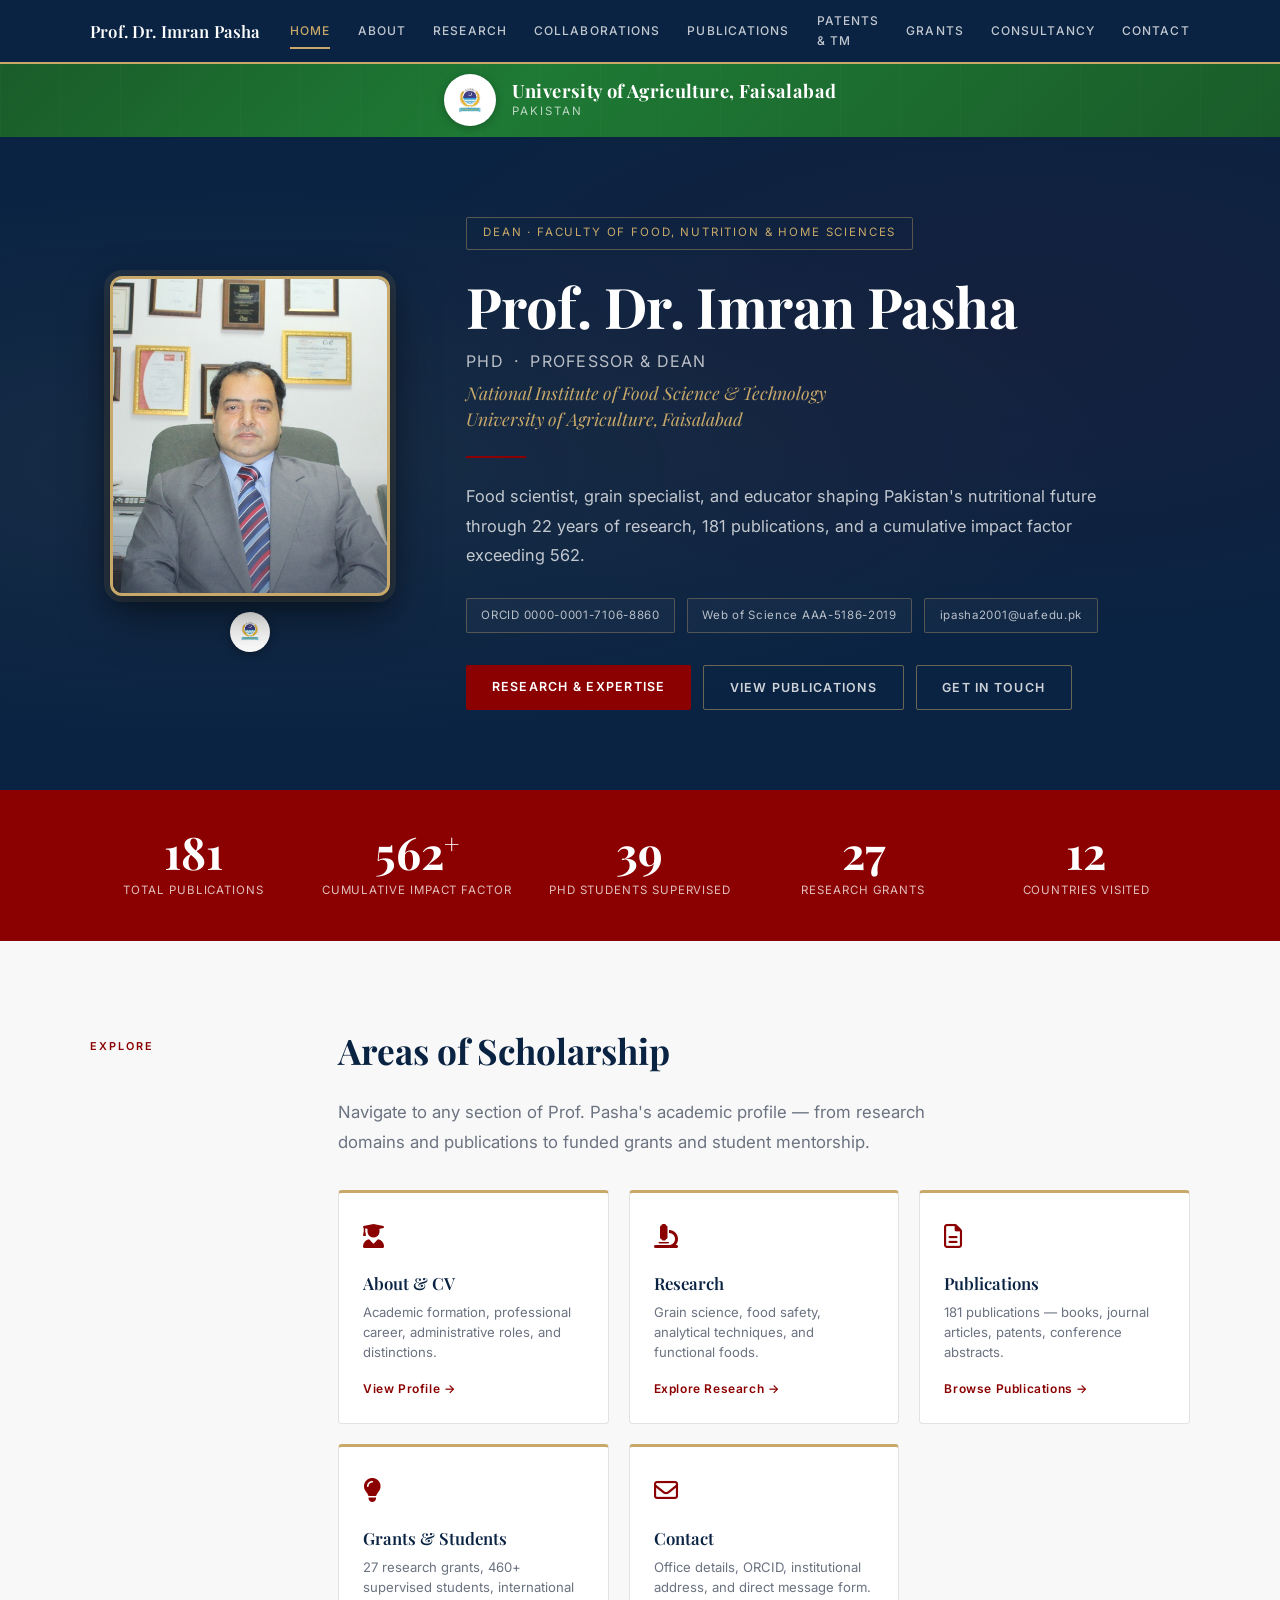
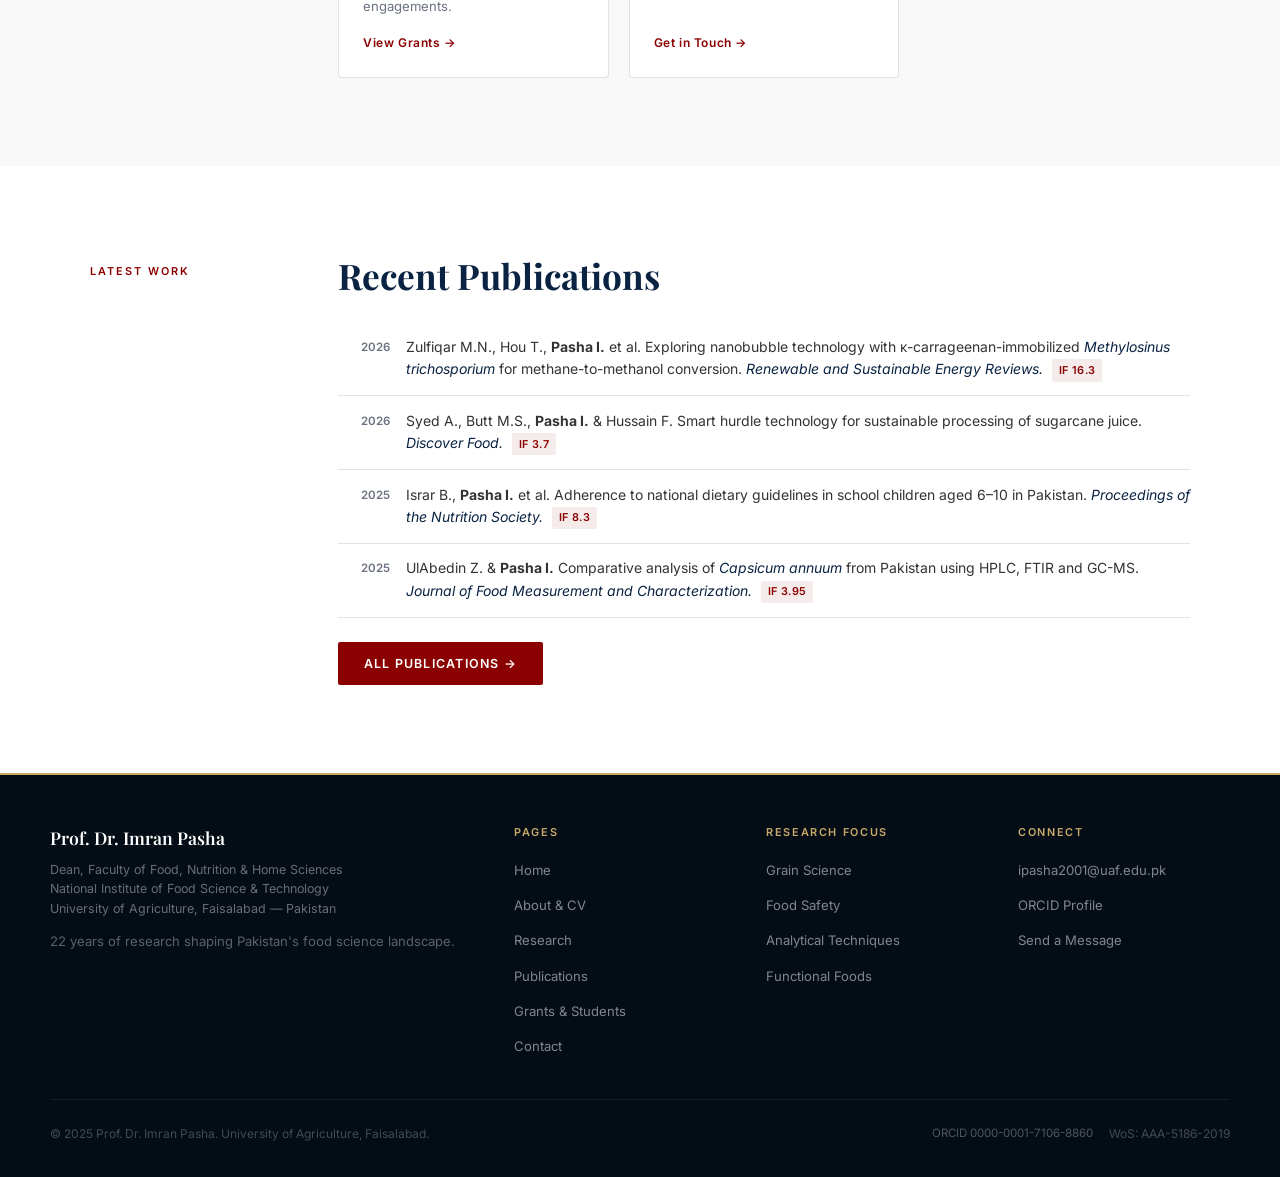
==== commit 8f59f3c3: "Added separate pages for Collaboration, Patents, and Consultancy. Also added font awesome icons. Pro" ====
--- a/index.html
+++ b/index.html
@@ -9,6 +9,7 @@
   <link rel="preconnect" href="https://fonts.gstatic.com" crossorigin />
   <link href="https://fonts.googleapis.com/css2?family=Playfair+Display:ital,wght@0,400;0,600;0,700;1,400&family=Inter:wght@300;400;500;600&display=swap" rel="stylesheet" />
   <link rel="stylesheet" href="style.css" />
+  <link rel="stylesheet" href="https://cdnjs.cloudflare.com/ajax/libs/font-awesome/6.4.0/css/all.min.css" />
 </head>
 <body>
 
@@ -20,11 +21,14 @@
         <li><a href="index.html">Home</a></li>
         <li><a href="about.html">About</a></li>
         <li><a href="research.html">Research</a></li>
+        <li><a href="international-collaborations.html">Collaborations</a></li>
         <li><a href="publications.html">Publications</a></li>
+        <li><a href="patents-trademarks.html">Patents &amp; TM</a></li>
         <li><a href="grants.html">Grants</a></li>
+        <li><a href="consultancy-policy.html">Consultancy</a></li>
         <li><a href="contact.html">Contact</a></li>
       </ul>
-      <button class="nav-toggle" aria-label="Toggle navigation menu" aria-expanded="false">&#9776;</button>
+      <button class="nav-toggle" aria-label="Toggle navigation menu" aria-expanded="false"><i class="fa-solid fa-bars"></i></button>
     </div>
   </nav>
 
@@ -100,53 +104,53 @@
   </section>
 
   <!-- Quick links grid -->
-  <section class="section section-alt">
-    <div class="container">
-      <div class="two-col">
-        <div class="section-label-col">
-          <span class="section-label">Explore</span>
-        </div>
-        <div class="section-content-col">
-          <h2 class="section-heading">Areas of Scholarship</h2>
-          <p class="lead-text">
-            Navigate to any section of Prof. Pasha's academic profile — from research domains and publications to funded grants and student mentorship.
-          </p>
-          <div class="quicklinks-grid">
-            <a href="about.html" class="ql-card">
-              <div class="ql-icon">🎓</div>
-              <div class="ql-title">About &amp; CV</div>
-              <p class="ql-desc">Academic formation, professional career, administrative roles, and distinctions.</p>
-              <div class="ql-arrow">View Profile →</div>
-            </a>
-            <a href="research.html" class="ql-card">
-              <div class="ql-icon">🔬</div>
-              <div class="ql-title">Research</div>
-              <p class="ql-desc">Grain science, food safety, analytical techniques, and functional foods.</p>
-              <div class="ql-arrow">Explore Research →</div>
-            </a>
-            <a href="publications.html" class="ql-card">
-              <div class="ql-icon">📄</div>
-              <div class="ql-title">Publications</div>
-              <p class="ql-desc">181 publications — books, journal articles, patents, conference abstracts.</p>
-              <div class="ql-arrow">Browse Publications →</div>
-            </a>
-            <a href="grants.html" class="ql-card">
-              <div class="ql-icon">💡</div>
-              <div class="ql-title">Grants &amp; Students</div>
-              <p class="ql-desc">27 research grants, 460+ supervised students, international engagements.</p>
-              <div class="ql-arrow">View Grants →</div>
-            </a>
-            <a href="contact.html" class="ql-card">
-              <div class="ql-icon">✉️</div>
-              <div class="ql-title">Contact</div>
-              <p class="ql-desc">Office details, ORCID, institutional address, and direct message form.</p>
-              <div class="ql-arrow">Get in Touch →</div>
-            </a>
-          </div>
-        </div>
-      </div>
-    </div>
-  </section>
+<section class="section section-alt">
+  <div class="container">
+    <div class="two-col">
+      <div class="section-label-col">
+        <span class="section-label">Explore</span>
+      </div>
+      <div class="section-content-col">
+        <h2 class="section-heading">Areas of Scholarship</h2>
+        <p class="lead-text">
+          Navigate to any section of Prof. Pasha's academic profile — from research domains and publications to funded grants and student mentorship.
+        </p>
+        <div class="quicklinks-grid">
+          <a href="about.html" class="ql-card">
+            <div class="ql-icon"><i class="fas fa-user-graduate"></i></div>
+            <div class="ql-title">About &amp; CV</div>
+            <p class="ql-desc">Academic formation, professional career, administrative roles, and distinctions.</p>
+            <div class="ql-arrow">View Profile &rarr;</div>
+          </a>
+          <a href="research.html" class="ql-card">
+            <div class="ql-icon"><i class="fas fa-microscope"></i></div>
+            <div class="ql-title">Research</div>
+            <p class="ql-desc">Grain science, food safety, analytical techniques, and functional foods.</p>
+            <div class="ql-arrow">Explore Research &rarr;</div>
+          </a>
+          <a href="publications.html" class="ql-card">
+            <div class="ql-icon"><i class="far fa-file-alt"></i></div>
+            <div class="ql-title">Publications</div>
+            <p class="ql-desc">181 publications — books, journal articles, patents, conference abstracts.</p>
+            <div class="ql-arrow">Browse Publications &rarr;</div>
+          </a>
+          <a href="grants.html" class="ql-card">
+            <div class="ql-icon"><i class="fas fa-lightbulb"></i></div>
+            <div class="ql-title">Grants &amp; Students</div>
+            <p class="ql-desc">27 research grants, 460+ supervised students, international engagements.</p>
+            <div class="ql-arrow">View Grants &rarr;</div>
+          </a>
+          <a href="contact.html" class="ql-card">
+            <div class="ql-icon"><i class="far fa-envelope"></i></div>
+            <div class="ql-title">Contact</div>
+            <p class="ql-desc">Office details, ORCID, institutional address, and direct message form.</p>
+            <div class="ql-arrow">Get in Touch &rarr;</div>
+          </a>
+        </div>
+      </div>
+    </div>
+  </div>
+</section>
 
   <!-- Latest publications teaser -->
   <section class="section">
@@ -175,7 +179,7 @@
           </li>
         </ul>
         <p style="margin-top:1.5rem;">
-          <a href="publications.html" class="btn-primary">All 181 Publications →</a>
+          <a href="publications.html" class="btn-primary">All Publications &rarr;</a>
         </p>
       </div>
     </div>
@@ -227,7 +231,7 @@
     </div>
   </footer>
 
-  <button id="back-to-top" aria-label="Back to top">↑</button>
+  <button id="back-to-top" aria-label="Back to top"><i class="fa-solid fa-arrow-up"></i></button>
   <script src="main.js"></script>
 </body>
 </html>
--- a/style.css
+++ b/style.css
@@ -1074,15 +1074,15 @@
    ANIMATIONS
 ============================================================ */
 @media (prefers-reduced-motion: no-preference) {
-  .tl-item, .research-card, .pub-list li, .grant-list li,
+  .tl-item, .research-card,
   .student-card, .ql-card, .pub-box, .country-row:not(.header),
   .awards-list li {
     opacity: 0;
     transform: translateY(16px);
     transition: opacity 0.5s ease, transform 0.5s ease;
   }
-  .tl-item.visible, .research-card.visible, .pub-list li.visible,
-  .grant-list li.visible, .student-card.visible, .ql-card.visible,
+  .tl-item.visible, .research-card.visible,
+  .student-card.visible, .ql-card.visible,
   .pub-box.visible, .country-row.visible, .awards-list li.visible {
     opacity: 1;
     transform: none;
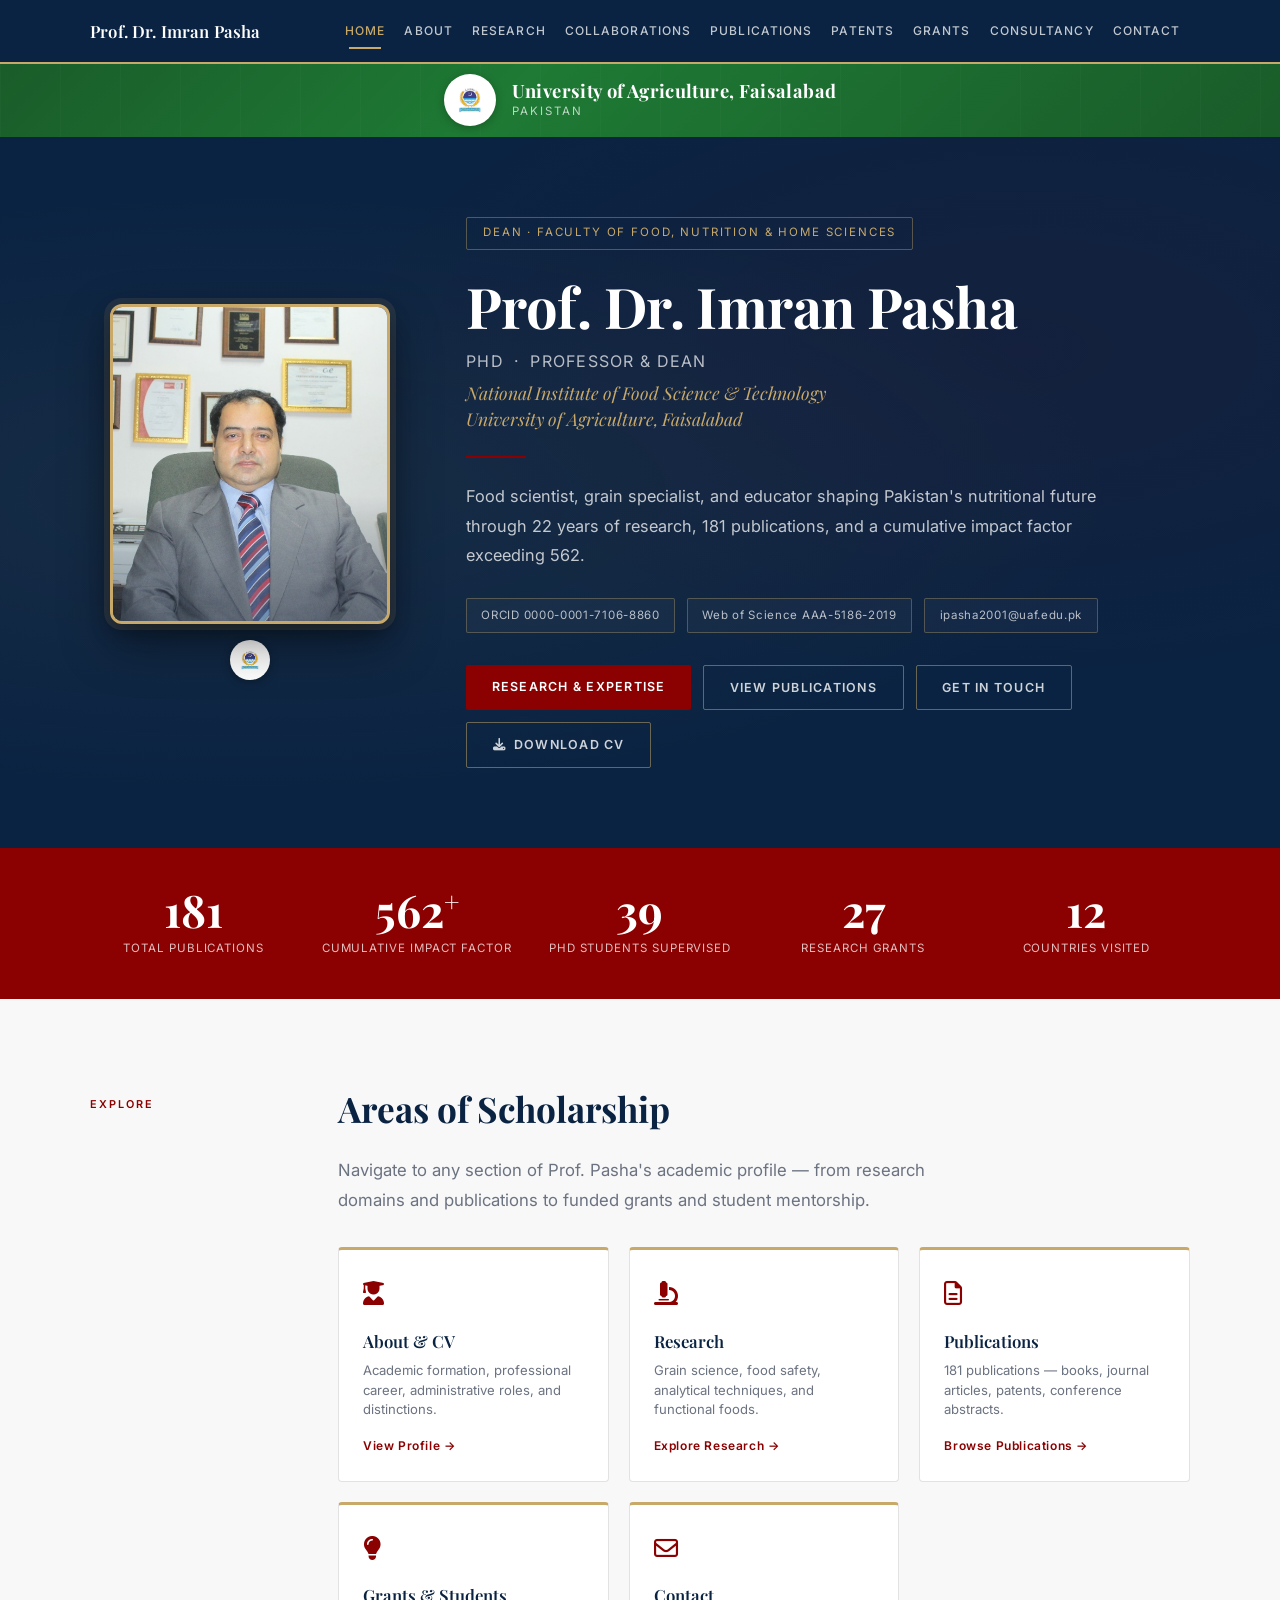
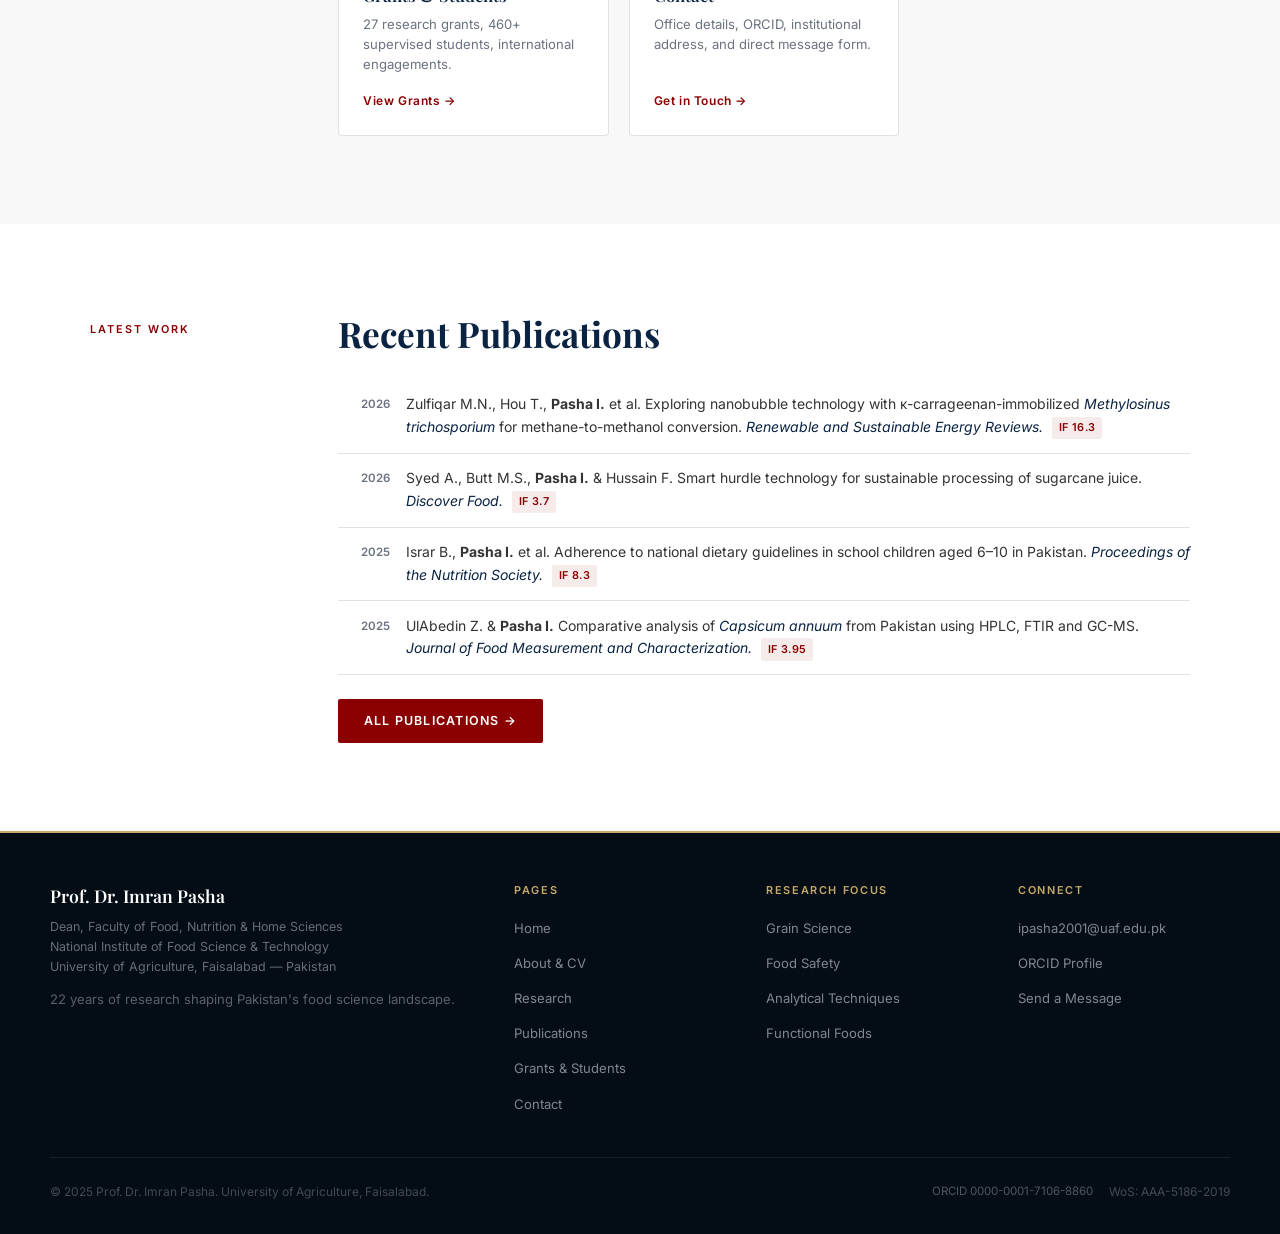
==== commit 27ba1091: "Implemented the logo on top, Downloadable CV option, refined UI" ====
--- a/index.html
+++ b/index.html
@@ -10,6 +10,7 @@
   <link href="https://fonts.googleapis.com/css2?family=Playfair+Display:ital,wght@0,400;0,600;0,700;1,400&family=Inter:wght@300;400;500;600&display=swap" rel="stylesheet" />
   <link rel="stylesheet" href="style.css" />
   <link rel="stylesheet" href="https://cdnjs.cloudflare.com/ajax/libs/font-awesome/6.4.0/css/all.min.css" />
+<link rel="icon" type="image/png" href="images/imran-pasha-logo.png" />
 </head>
 <body>
 
@@ -23,7 +24,7 @@
         <li><a href="research.html">Research</a></li>
         <li><a href="international-collaborations.html">Collaborations</a></li>
         <li><a href="publications.html">Publications</a></li>
-        <li><a href="patents-trademarks.html">Patents &amp; TM</a></li>
+        <li><a href="patents-trademarks.html">Patents</a></li>
         <li><a href="grants.html">Grants</a></li>
         <li><a href="consultancy-policy.html">Consultancy</a></li>
         <li><a href="contact.html">Contact</a></li>
@@ -72,6 +73,7 @@
           <a href="research.html" class="btn-primary">Research &amp; Expertise</a>
           <a href="publications.html" class="btn-outline">View Publications</a>
           <a href="contact.html" class="btn-outline">Get in Touch</a>
+          <a href="data/Imran_Pasha_CV.docx" download="Imran_Pasha_CV.docx" class="btn-outline"><i class="fa-solid fa-download" style="margin-right: 0.5rem;"></i>Download CV</a>
         </div>
       </div>
     </div>
--- a/style.css
+++ b/style.css
@@ -85,6 +85,7 @@
   letter-spacing: 0.01em;
   white-space: nowrap;
   flex-shrink: 0;
+  margin-right: auto;
 }
 .nav-logo:hover { text-decoration: none; color: var(--gold); }
 
@@ -102,7 +103,7 @@
   color: rgba(255,255,255,0.75);
   font-weight: 500;
   transition: color 0.2s;
-  padding: 0.5rem 0.85rem;
+  padding: 0.5rem 0.6rem;
   display: block;
   position: relative;
 }
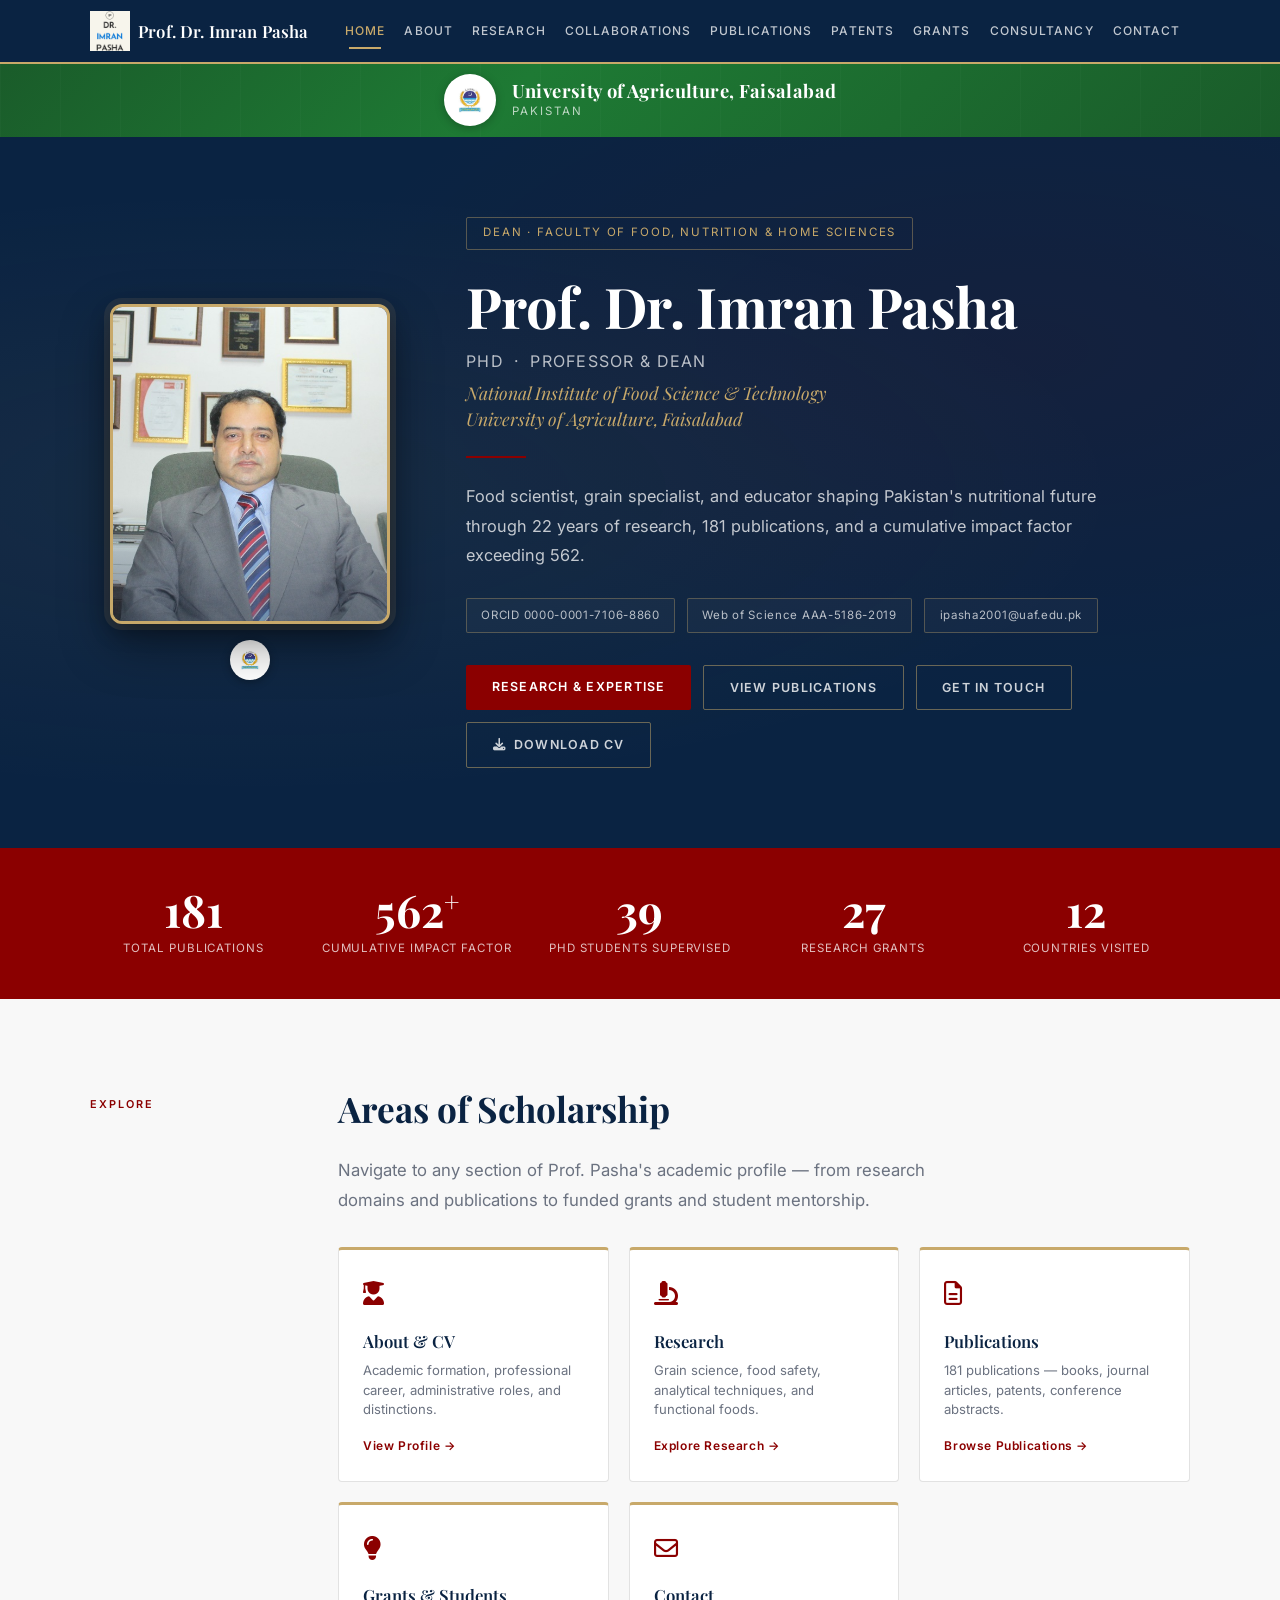
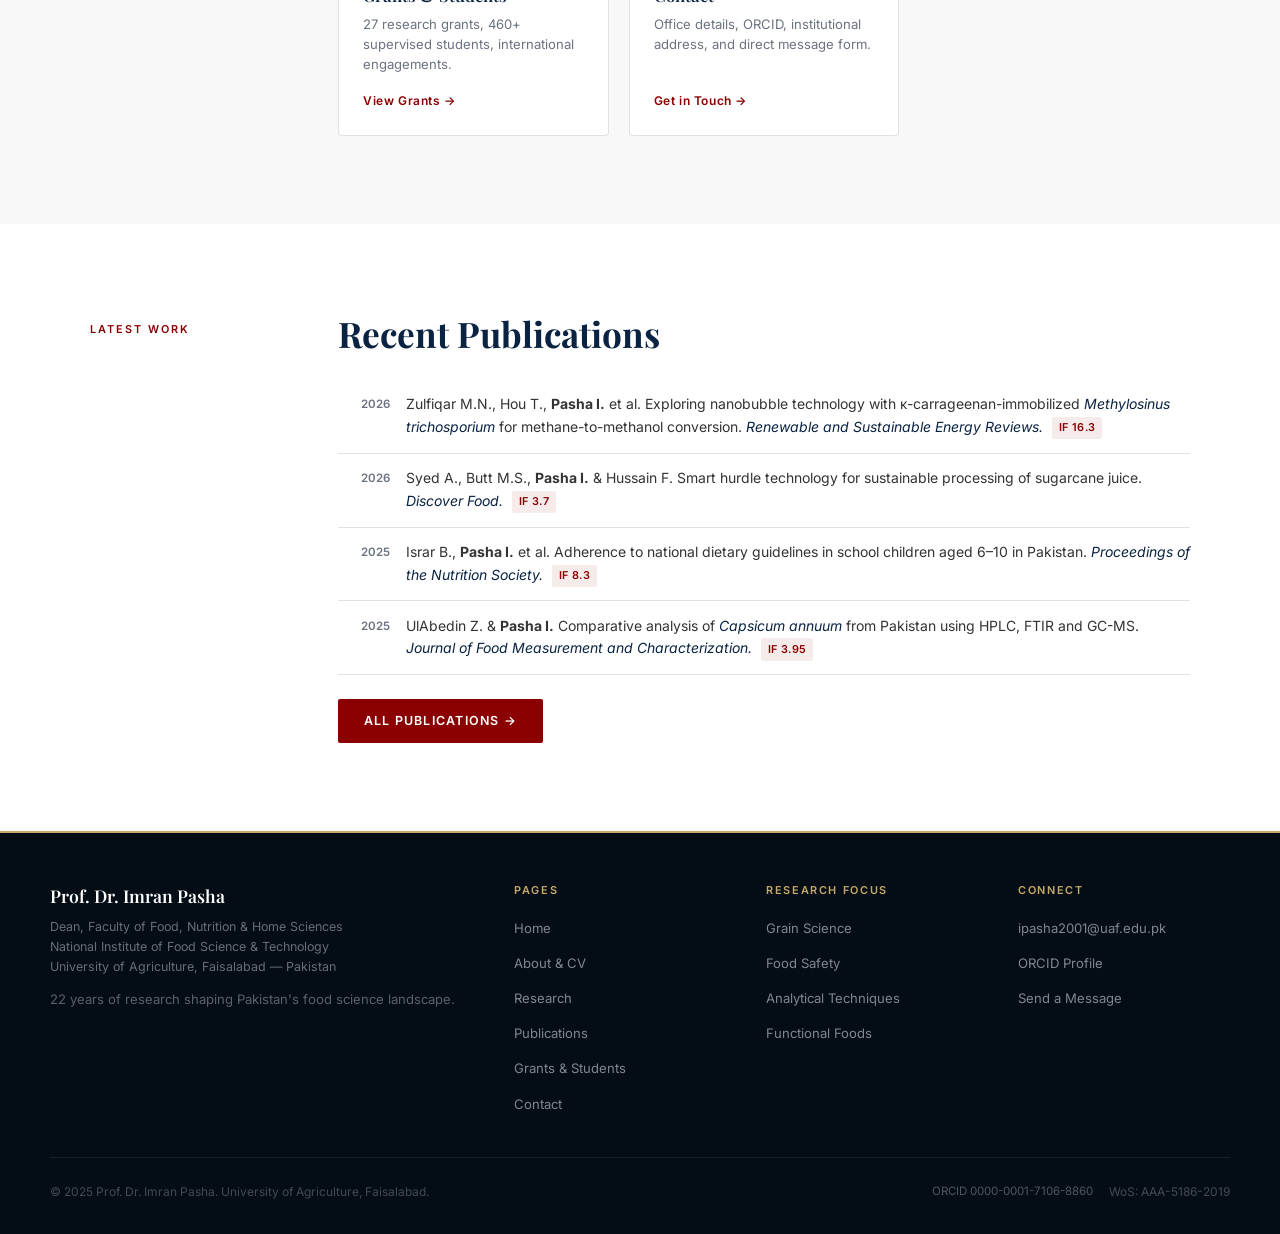
==== commit edf3c2df: "Add logo to navbar" ====
--- a/index.html
+++ b/index.html
@@ -17,7 +17,10 @@
   <!-- Navigation -->
   <nav class="nav" role="navigation" aria-label="Main navigation">
     <div class="nav-inner">
-      <a href="index.html" class="nav-logo">Prof. Dr. Imran Pasha</a>
+      <a href="index.html" class="nav-logo">
+        <img src="images/imran-pasha-logo.png" alt="Prof. Dr. Imran Pasha Logo" class="nav-logo-img" />
+        Prof. Dr. Imran Pasha
+      </a>
       <ul class="nav-links" id="nav-links">
         <li><a href="index.html">Home</a></li>
         <li><a href="about.html">About</a></li>
--- a/style.css
+++ b/style.css
@@ -86,6 +86,15 @@
   white-space: nowrap;
   flex-shrink: 0;
   margin-right: auto;
+  display: flex;
+  align-items: center;
+  gap: 0.5rem;
+}
+
+.nav-logo-img {
+  height: 40px;
+  width: auto;
+  object-fit: contain;
 }
 .nav-logo:hover { text-decoration: none; color: var(--gold); }
 
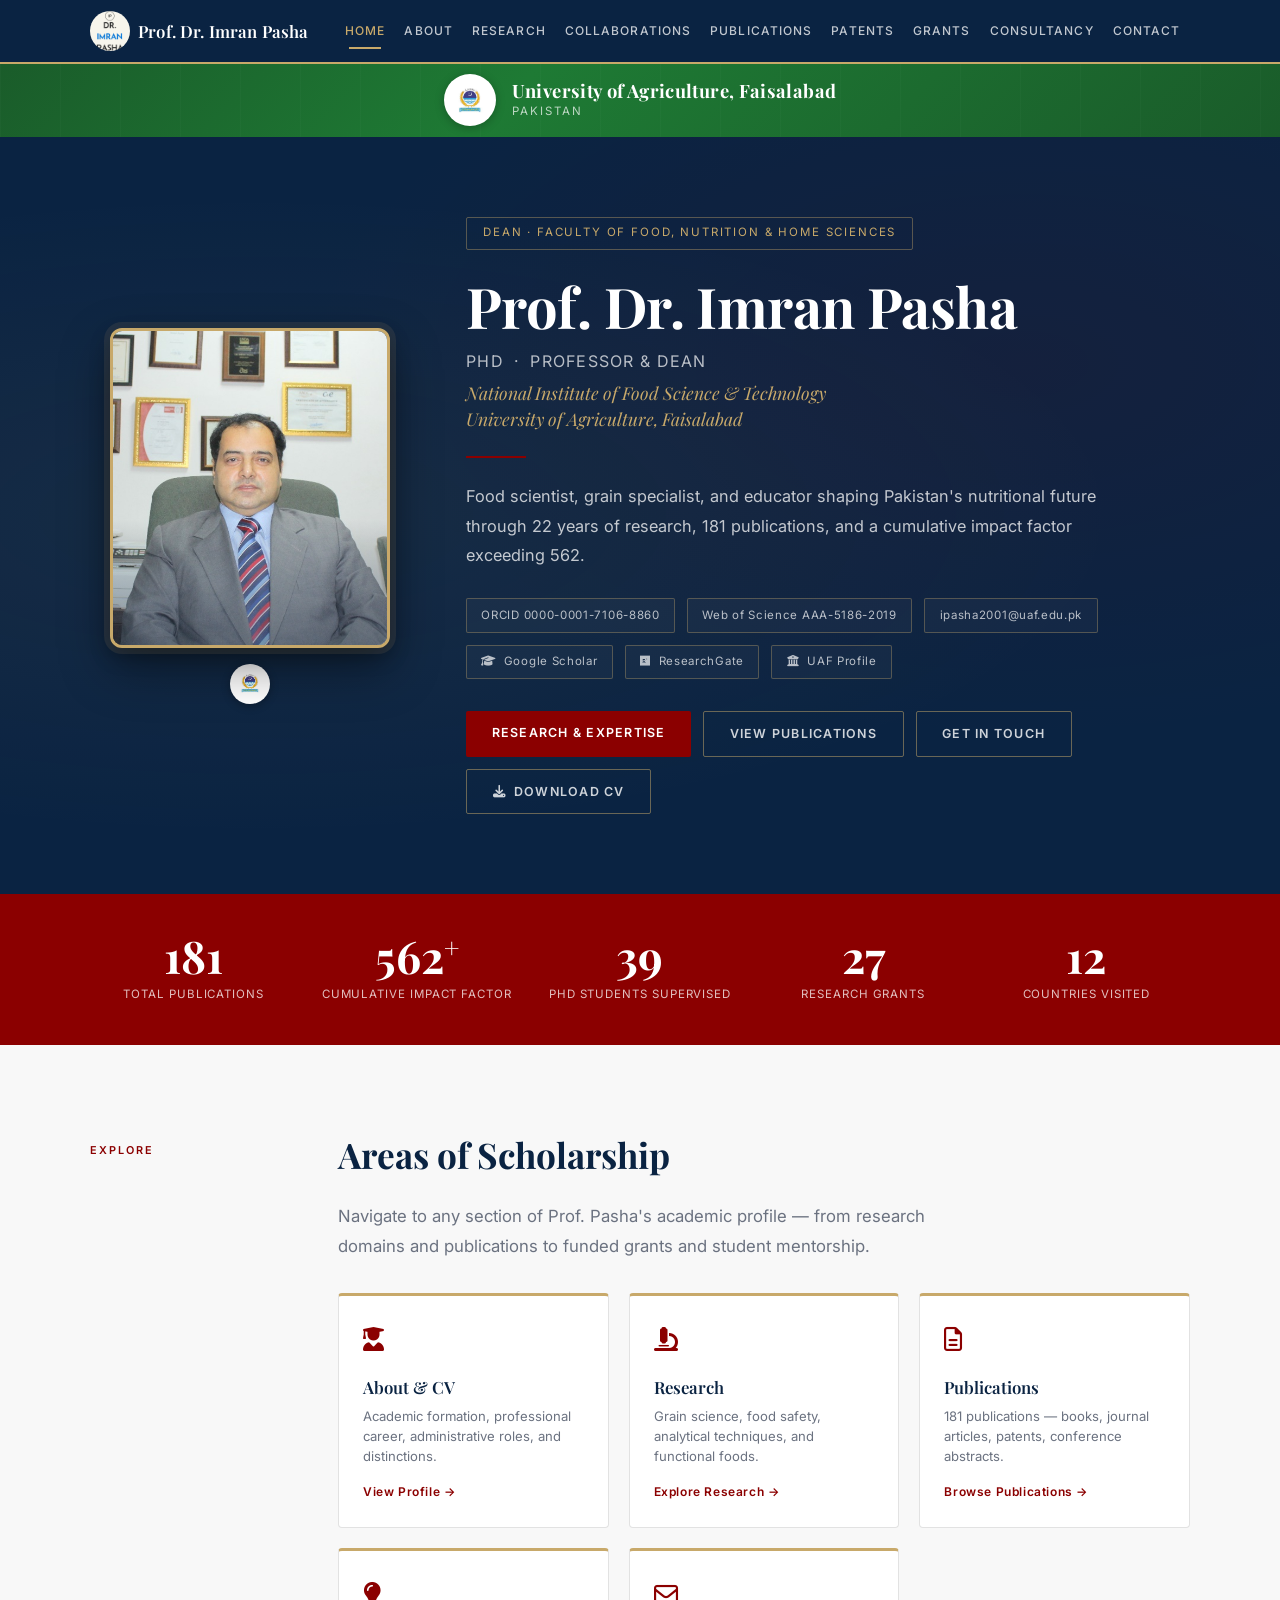
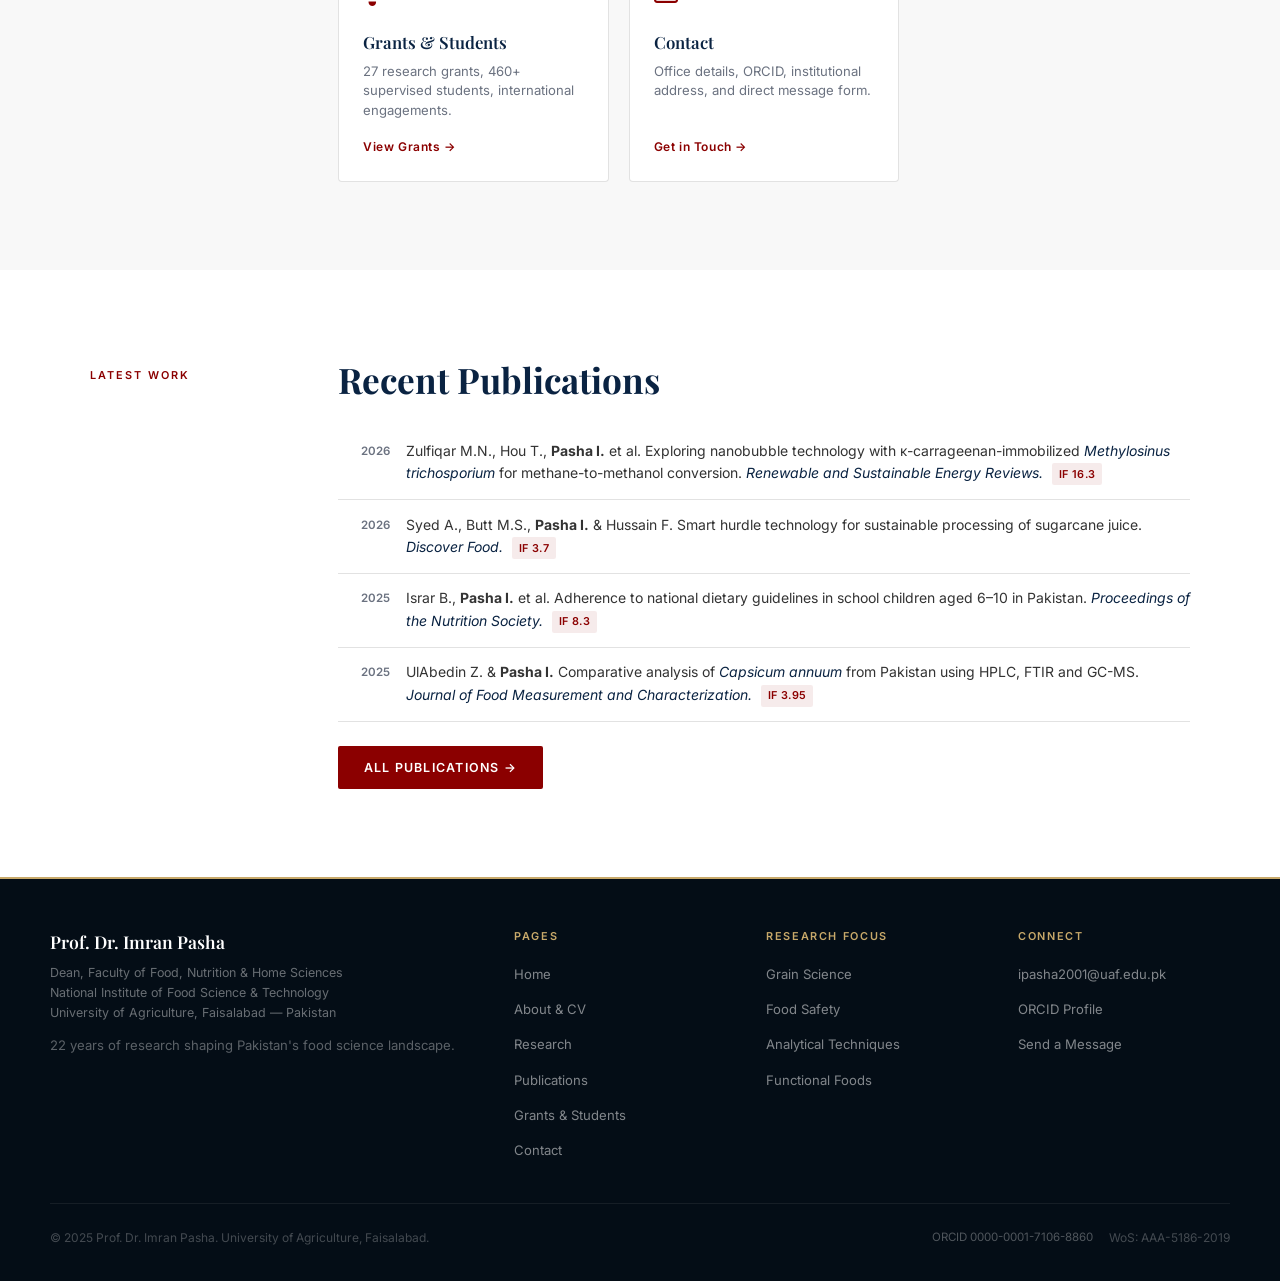
==== commit 9848d5ff: "Implement full SEO and profile links" ====
--- a/index.html
+++ b/index.html
@@ -4,13 +4,44 @@
   <meta charset="UTF-8" />
   <meta name="viewport" content="width=device-width, initial-scale=1.0" />
   <title>Prof. Dr. Imran Pasha — Food Scientist & Dean, UAF</title>
-  <meta name="description" content="Official academic website of Prof. Dr. Imran Pasha, PhD – Professor & Dean, Faculty of Food, Nutrition & Home Sciences, University of Agriculture, Faisalabad." />
+  <meta name="description" content="Official academic website of Prof. Dr. Imran Pasha, PhD – Professor & Dean, Faculty of Food, Nutrition & Home Sciences, University of Agriculture, Faisalabad (UAF)." />
+  <meta name="keywords" content="Dr. Imran Pasha, Prof. Dr. Imran Pasha, Food Scientist, Dean UAF, University of Agriculture Faisalabad, Nutrition Expert Pakistan, Grain Science, Food Technology" />
+  <meta name="author" content="Prof. Dr. Imran Pasha" />
+  
+  <meta property="og:title" content="Prof. Dr. Imran Pasha — Food Scientist & Dean, UAF" />
+  <meta property="og:description" content="Official academic website of Prof. Dr. Imran Pasha, PhD – Professor & Dean, Faculty of Food, Nutrition & Home Sciences, UAF." />
+  <meta property="og:url" content="https://drimran-pasha.vercel.app/" />
+  <meta property="og:type" content="website" />
+  <meta property="og:image" content="https://drimran-pasha.vercel.app/images/imran-pasha-logo.png" />
+  
+  <link rel="canonical" href="https://drimran-pasha.vercel.app/" />
+
   <link rel="preconnect" href="https://fonts.googleapis.com" />
   <link rel="preconnect" href="https://fonts.gstatic.com" crossorigin />
   <link href="https://fonts.googleapis.com/css2?family=Playfair+Display:ital,wght@0,400;0,600;0,700;1,400&family=Inter:wght@300;400;500;600&display=swap" rel="stylesheet" />
   <link rel="stylesheet" href="style.css" />
   <link rel="stylesheet" href="https://cdnjs.cloudflare.com/ajax/libs/font-awesome/6.4.0/css/all.min.css" />
-<link rel="icon" type="image/png" href="images/imran-pasha-logo.png" />
+  <link rel="icon" type="image/png" href="images/imran-pasha-logo.png" />
+
+  <script type="application/ld+json">
+  {
+    "@context": "https://schema.org",
+    "@type": "Person",
+    "name": "Prof. Dr. Imran Pasha",
+    "jobTitle": "Professor & Dean",
+    "affiliation": {
+      "@type": "Organization",
+      "name": "University of Agriculture, Faisalabad"
+    },
+    "url": "https://drimran-pasha.vercel.app/",
+    "sameAs": [
+      "https://scholar.google.com/citations?user=MaEsK40AAAAJ&hl=en",
+      "https://www.researchgate.net/profile/Imran-Pasha-3",
+      "https://web.uaf.edu.pk/FacultyProfile/Profile/426",
+      "https://orcid.org/0000-0001-7106-8860"
+    ]
+  }
+  </script>
 </head>
 <body>
 
@@ -71,6 +102,9 @@
           <a href="https://orcid.org/0000-0001-7106-8860" target="_blank" rel="noopener" class="id-pill">ORCID 0000-0001-7106-8860</a>
           <span class="id-pill">Web of Science AAA-5186-2019</span>
           <a href="mailto:ipasha2001@uaf.edu.pk" class="id-pill">ipasha2001@uaf.edu.pk</a>
+          <a href="https://scholar.google.com/citations?user=MaEsK40AAAAJ&hl=en" target="_blank" rel="noopener" class="id-pill"><i class="fa-solid fa-graduation-cap" style="margin-right: 0.25rem;"></i> Google Scholar</a>
+          <a href="https://www.researchgate.net/profile/Imran-Pasha-3" target="_blank" rel="noopener" class="id-pill"><i class="fa-brands fa-researchgate" style="margin-right: 0.25rem;"></i> ResearchGate</a>
+          <a href="https://web.uaf.edu.pk/FacultyProfile/Profile/426" target="_blank" rel="noopener" class="id-pill"><i class="fa-solid fa-university" style="margin-right: 0.25rem;"></i> UAF Profile</a>
         </div>
         <div class="hero-nav-btns">
           <a href="research.html" class="btn-primary">Research &amp; Expertise</a>
--- a/style.css
+++ b/style.css
@@ -93,8 +93,9 @@
 
 .nav-logo-img {
   height: 40px;
-  width: auto;
-  object-fit: contain;
+  width: 40px;
+  object-fit: cover;
+  border-radius: 50%;
 }
 .nav-logo:hover { text-decoration: none; color: var(--gold); }
 
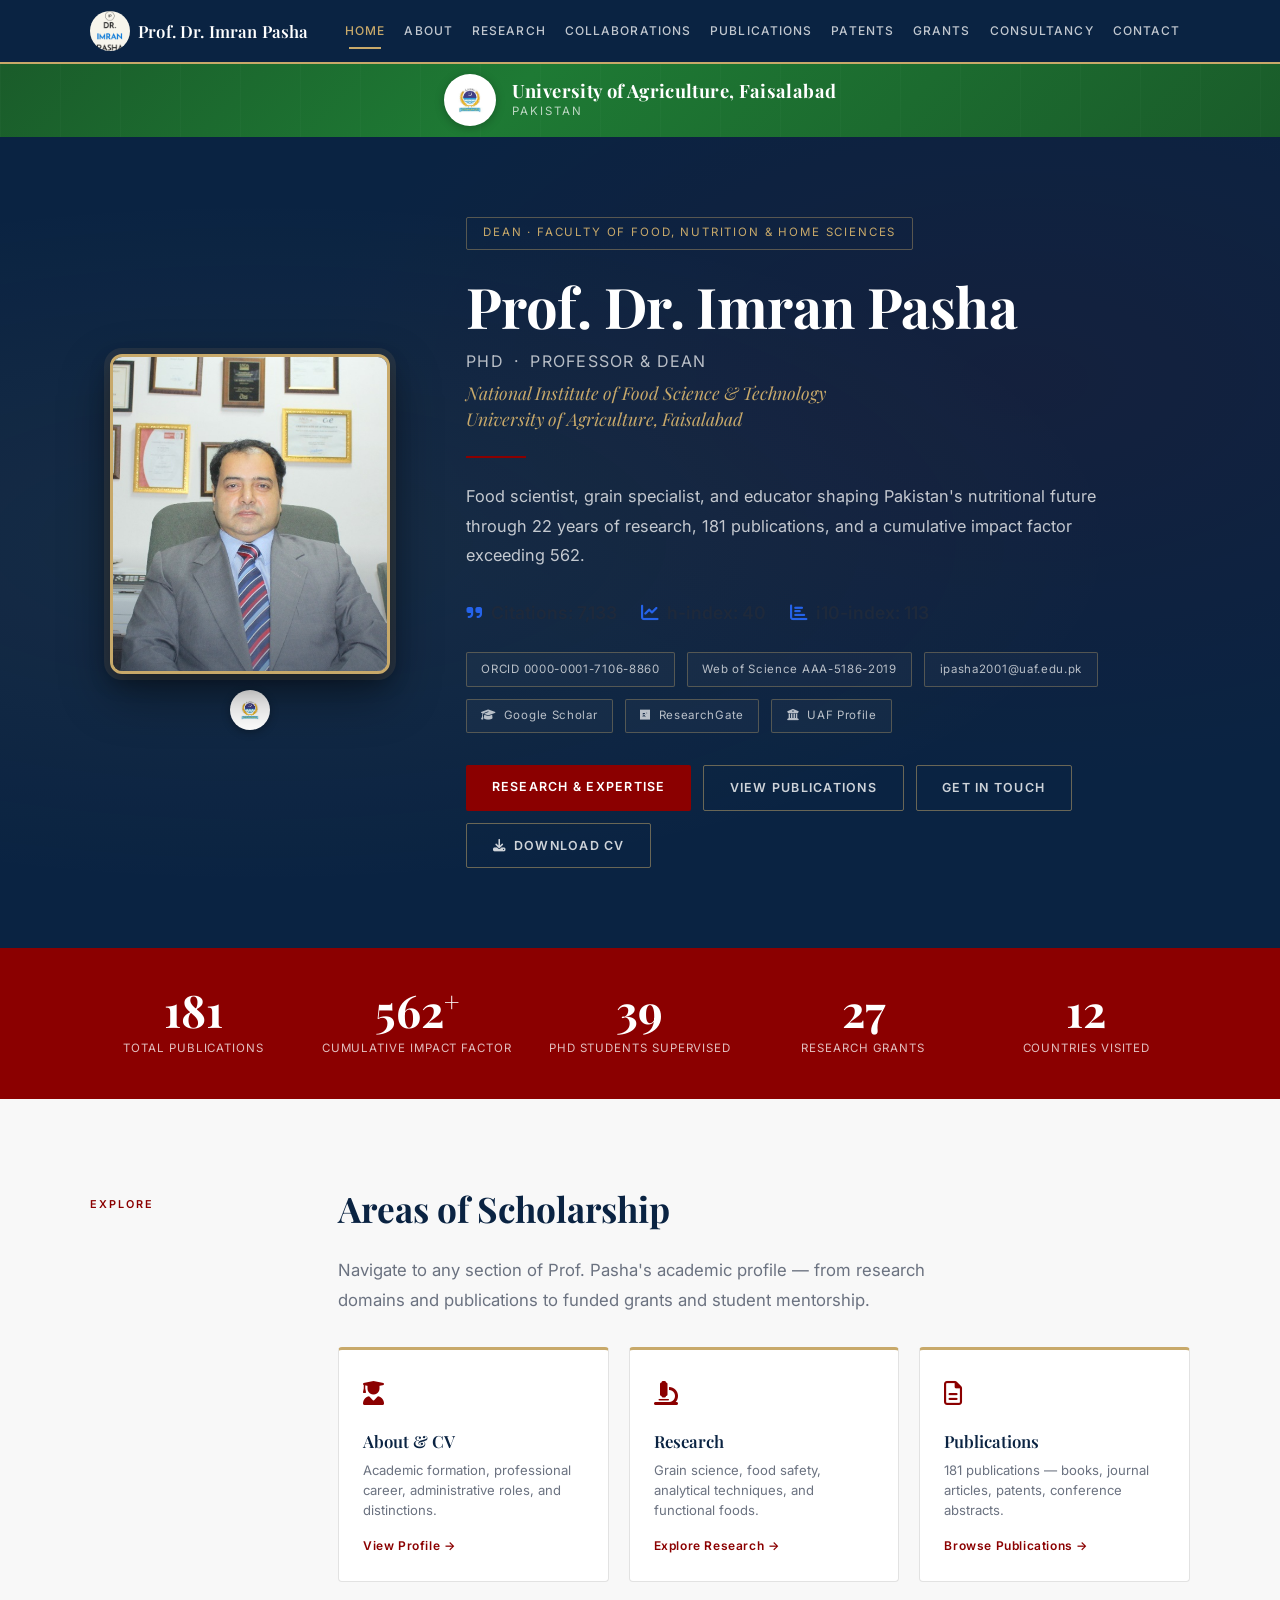
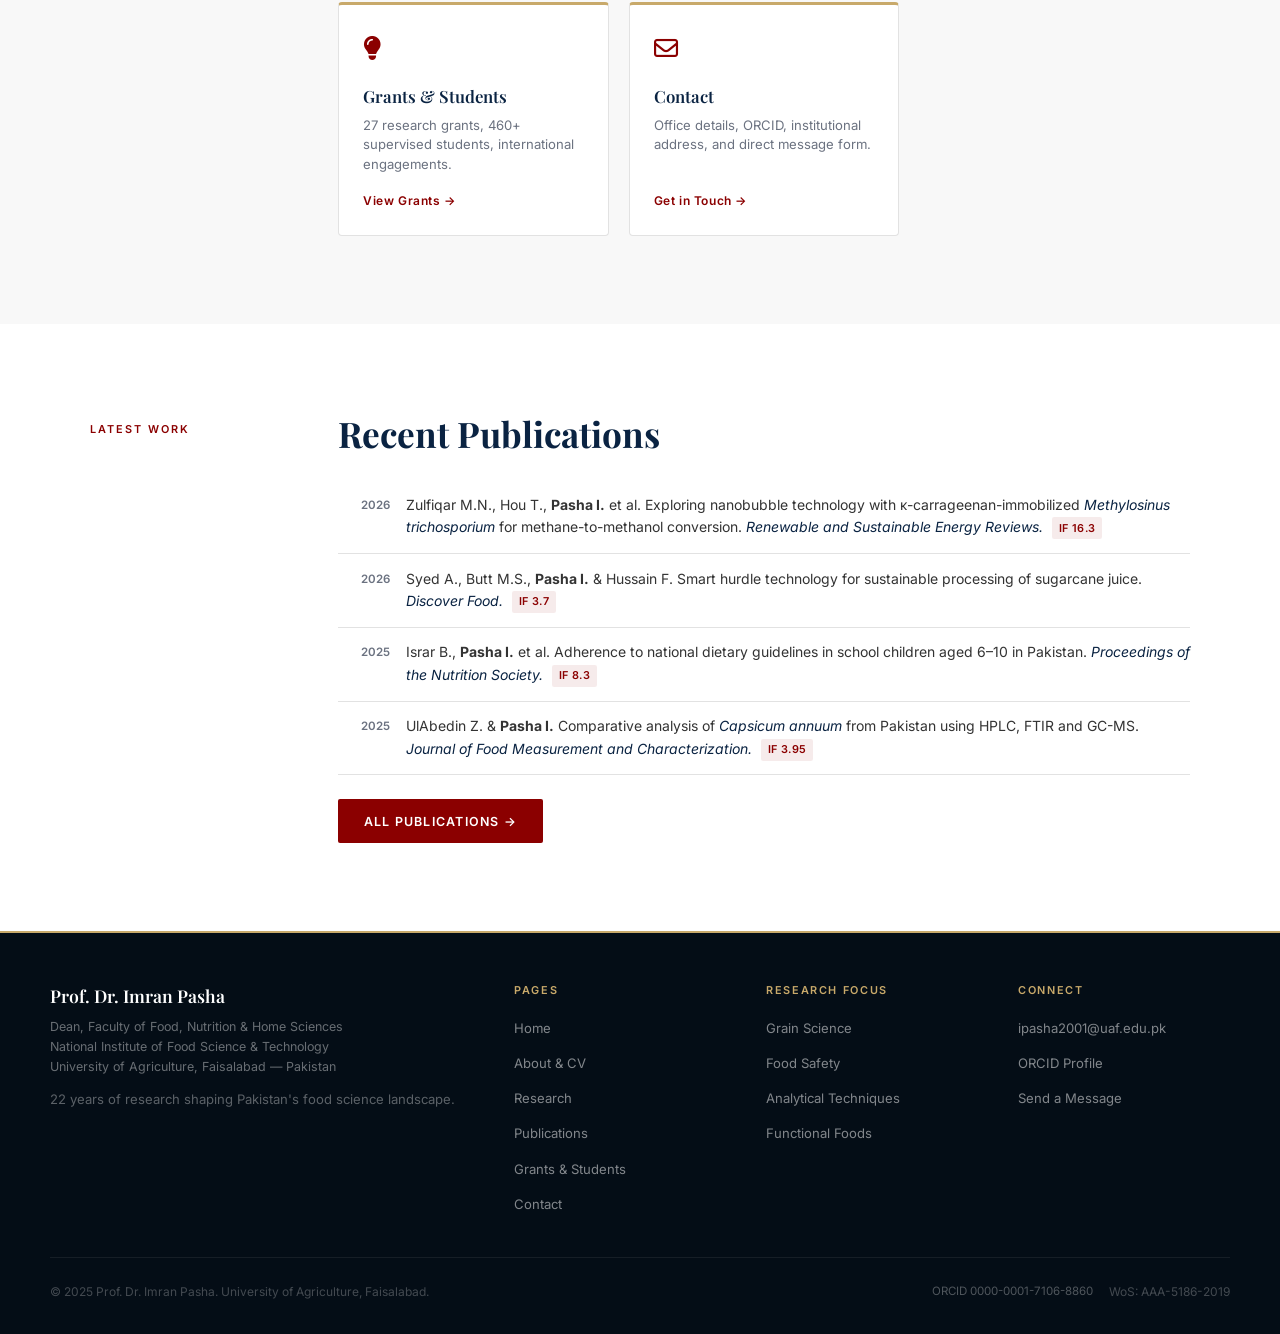
==== commit 210b7492: "Add Google Scholar metrics and clickable phone numbers" ====
--- a/index.html
+++ b/index.html
@@ -83,7 +83,7 @@
     <div class="hero-inner hero-split">
       <div class="hero-portrait-col">
         <div class="hero-portrait-frame">
-          <img src="images/imran-pasha.png" alt="Portrait of Prof. Dr. Imran Pasha" class="hero-portrait-img" />
+          <img src="images/imran-pasha.png" alt="Prof. Dr. Imran Pasha, Dean UAF" class="hero-portrait-img" />
         </div>
         <div class="hero-portrait-uaf">
           <img src="agri-logo.jpg" alt="UAF Logo" class="hero-portrait-uaf-logo" />
@@ -98,6 +98,11 @@
         <p class="hero-tagline">
           Food scientist, grain specialist, and educator shaping Pakistan's nutritional future through 22 years of research, 181 publications, and a cumulative impact factor exceeding 562.
         </p>
+        <div class="hero-metrics" style="margin-top: 1.5rem; margin-bottom: 1.5rem; display: flex; flex-wrap: wrap; gap: 1.5rem; font-weight: 600; font-size: 1.1rem; color: #1e293b;">
+          <div class="metric-item"><i class="fa-solid fa-quote-right" style="color: #2563eb; margin-right: 0.5rem;"></i>Citations: 7,133</div>
+          <div class="metric-item"><i class="fa-solid fa-chart-line" style="color: #2563eb; margin-right: 0.5rem;"></i>h-index: 40</div>
+          <div class="metric-item"><i class="fa-solid fa-chart-bar" style="color: #2563eb; margin-right: 0.5rem;"></i>i10-index: 113</div>
+        </div>
         <div class="hero-ids">
           <a href="https://orcid.org/0000-0001-7106-8860" target="_blank" rel="noopener" class="id-pill">ORCID 0000-0001-7106-8860</a>
           <span class="id-pill">Web of Science AAA-5186-2019</span>
@@ -272,5 +277,6 @@
 
   <button id="back-to-top" aria-label="Back to top"><i class="fa-solid fa-arrow-up"></i></button>
   <script src="main.js"></script>
+<script defer src="/_vercel/insights/script.js"></script>
 </body>
 </html>
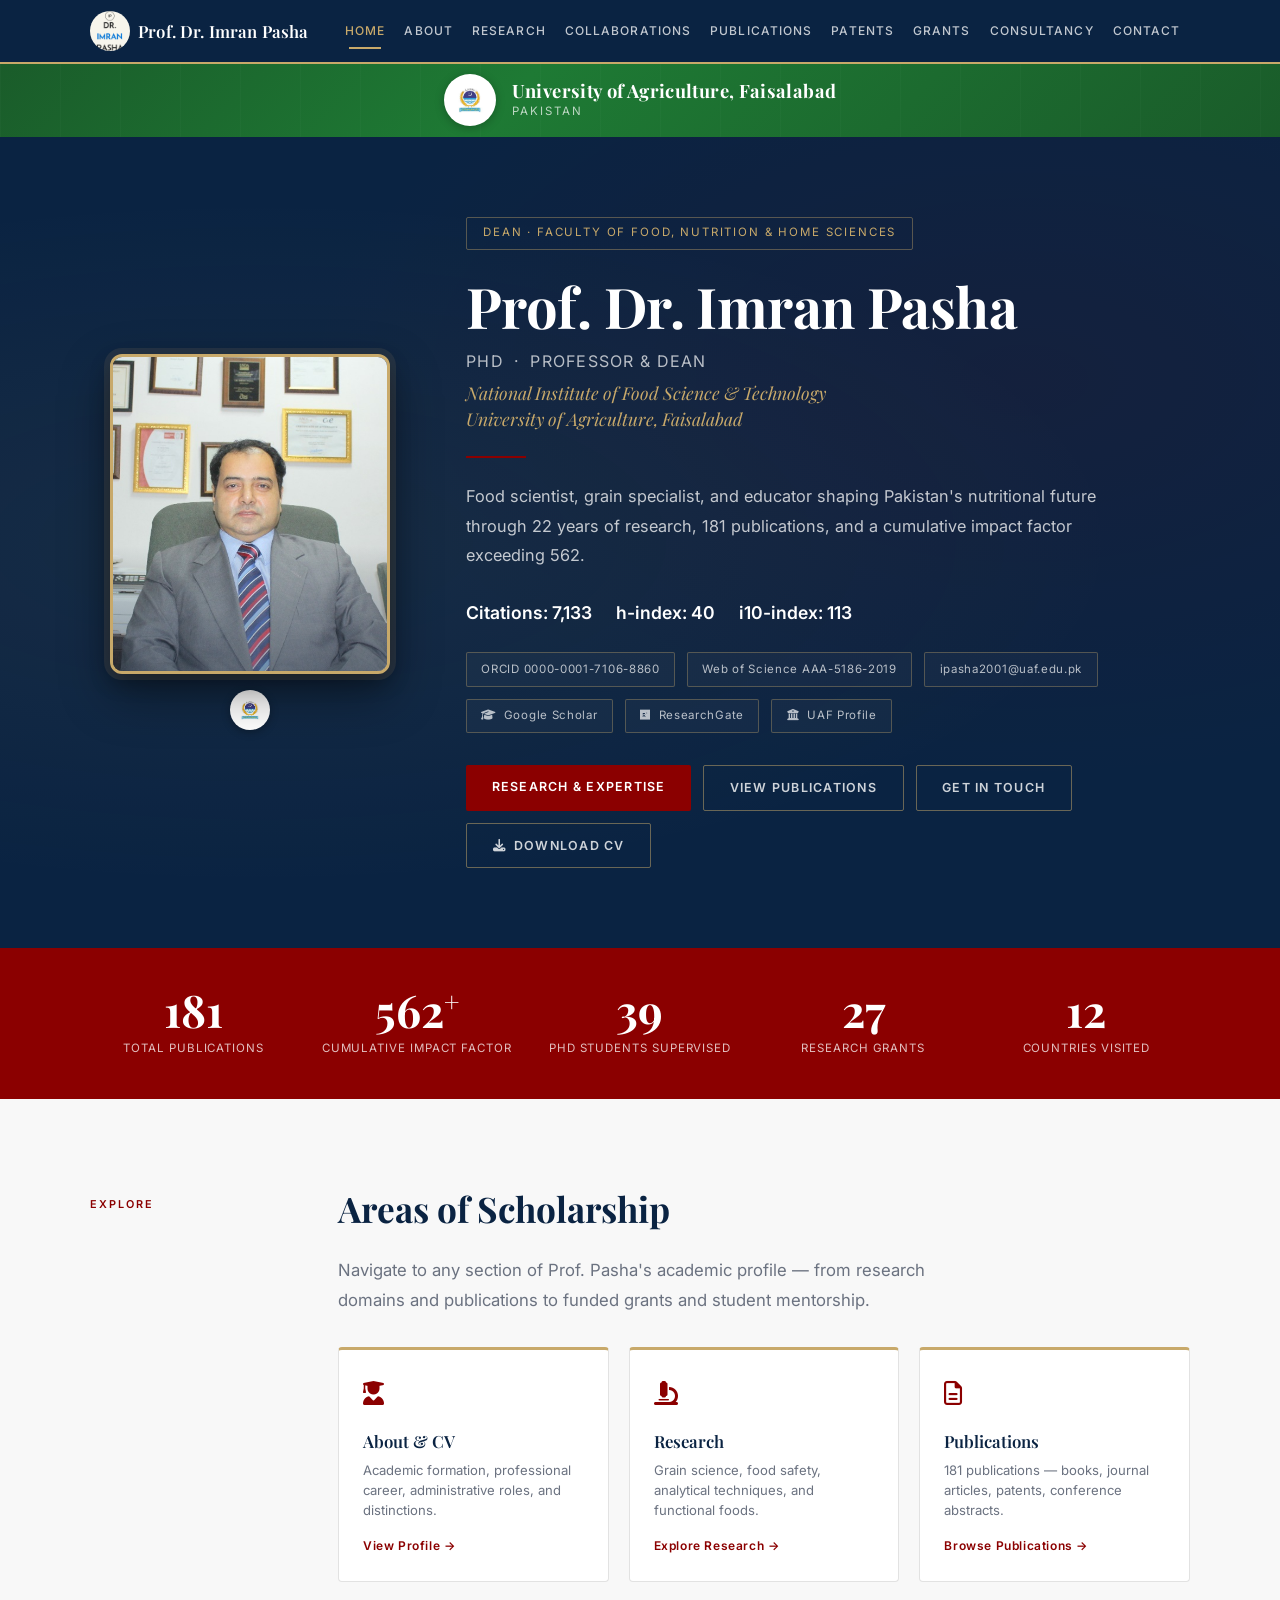
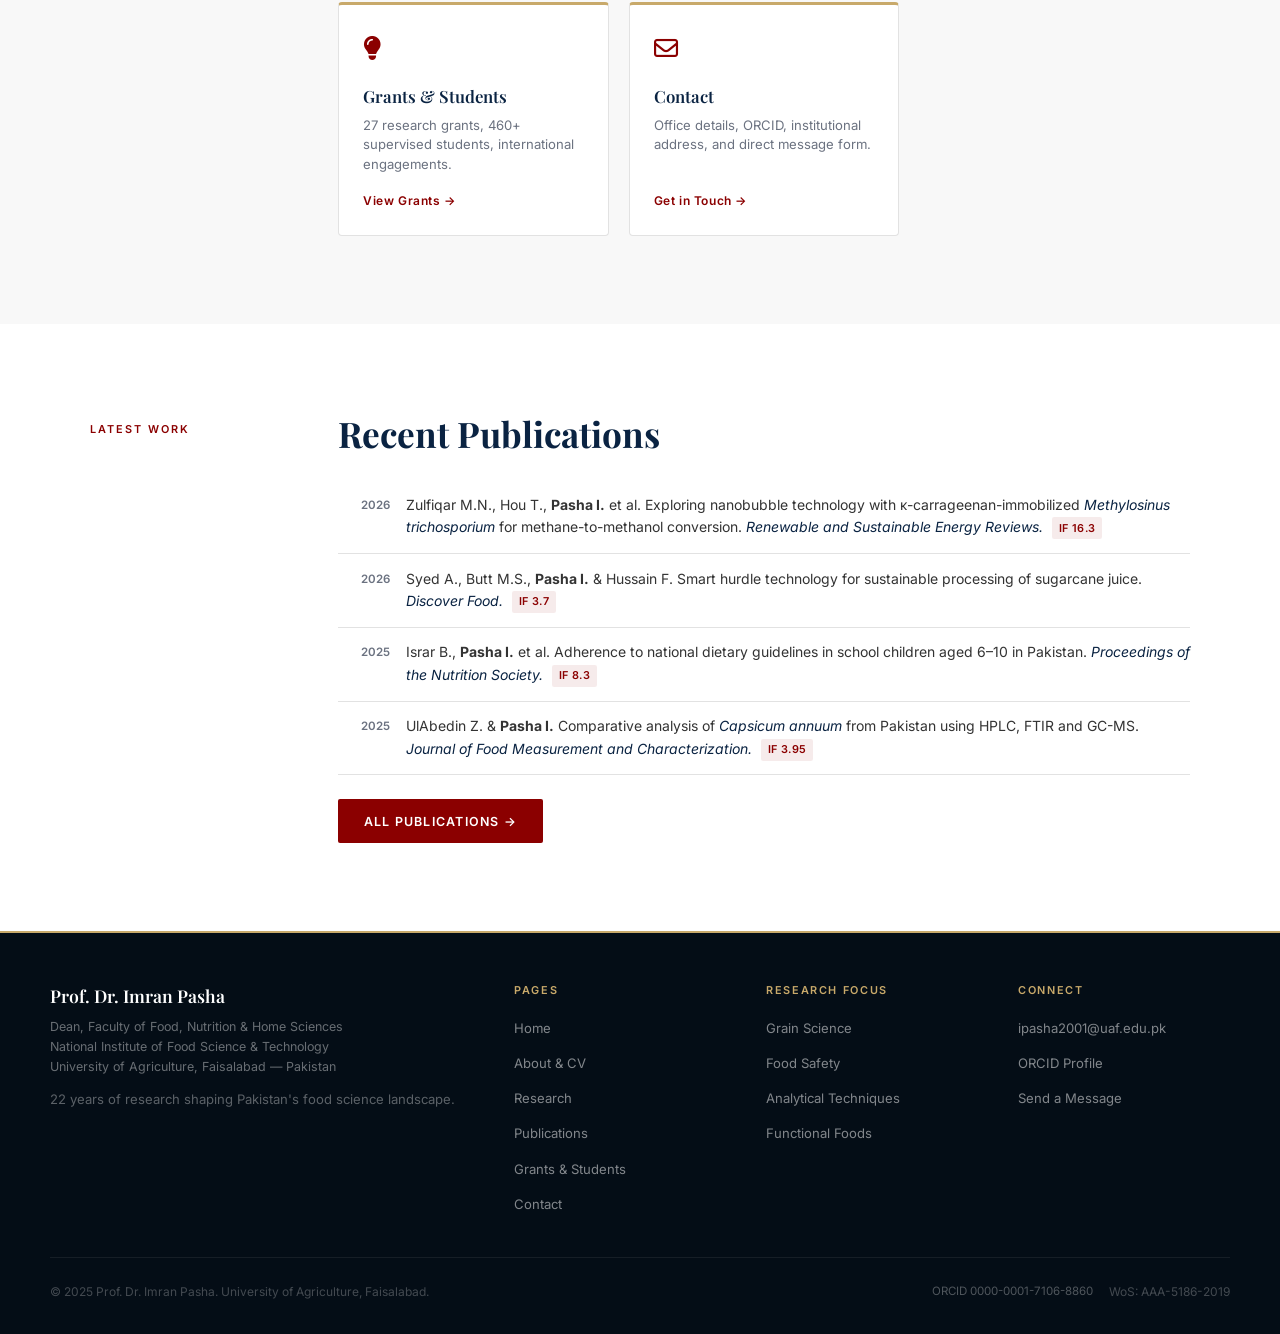
==== commit bd4b2bdf: "Fix hero metrics visibility and remove icons" ====
--- a/index.html
+++ b/index.html
@@ -4,6 +4,7 @@
   <meta charset="UTF-8" />
   <meta name="viewport" content="width=device-width, initial-scale=1.0" />
   <title>Prof. Dr. Imran Pasha — Food Scientist & Dean, UAF</title>
+  <meta name="google-site-verification" content="2YoIMFdty14L1uOfSvWSYHgilqIkfw-hoqDRGGaSJsA" />
   <meta name="description" content="Official academic website of Prof. Dr. Imran Pasha, PhD – Professor & Dean, Faculty of Food, Nutrition & Home Sciences, University of Agriculture, Faisalabad (UAF)." />
   <meta name="keywords" content="Dr. Imran Pasha, Prof. Dr. Imran Pasha, Food Scientist, Dean UAF, University of Agriculture Faisalabad, Nutrition Expert Pakistan, Grain Science, Food Technology" />
   <meta name="author" content="Prof. Dr. Imran Pasha" />
@@ -98,10 +99,10 @@
         <p class="hero-tagline">
           Food scientist, grain specialist, and educator shaping Pakistan's nutritional future through 22 years of research, 181 publications, and a cumulative impact factor exceeding 562.
         </p>
-        <div class="hero-metrics" style="margin-top: 1.5rem; margin-bottom: 1.5rem; display: flex; flex-wrap: wrap; gap: 1.5rem; font-weight: 600; font-size: 1.1rem; color: #1e293b;">
-          <div class="metric-item"><i class="fa-solid fa-quote-right" style="color: #2563eb; margin-right: 0.5rem;"></i>Citations: 7,133</div>
-          <div class="metric-item"><i class="fa-solid fa-chart-line" style="color: #2563eb; margin-right: 0.5rem;"></i>h-index: 40</div>
-          <div class="metric-item"><i class="fa-solid fa-chart-bar" style="color: #2563eb; margin-right: 0.5rem;"></i>i10-index: 113</div>
+        <div class="hero-metrics" style="margin-top: 1.5rem; margin-bottom: 1.5rem; display: flex; flex-wrap: wrap; gap: 1.5rem; font-weight: 600; font-size: 1.1rem; color: #ffffff;">
+          <div class="metric-item">Citations: 7,133</div>
+          <div class="metric-item">h-index: 40</div>
+          <div class="metric-item">i10-index: 113</div>
         </div>
         <div class="hero-ids">
           <a href="https://orcid.org/0000-0001-7106-8860" target="_blank" rel="noopener" class="id-pill">ORCID 0000-0001-7106-8860</a>
